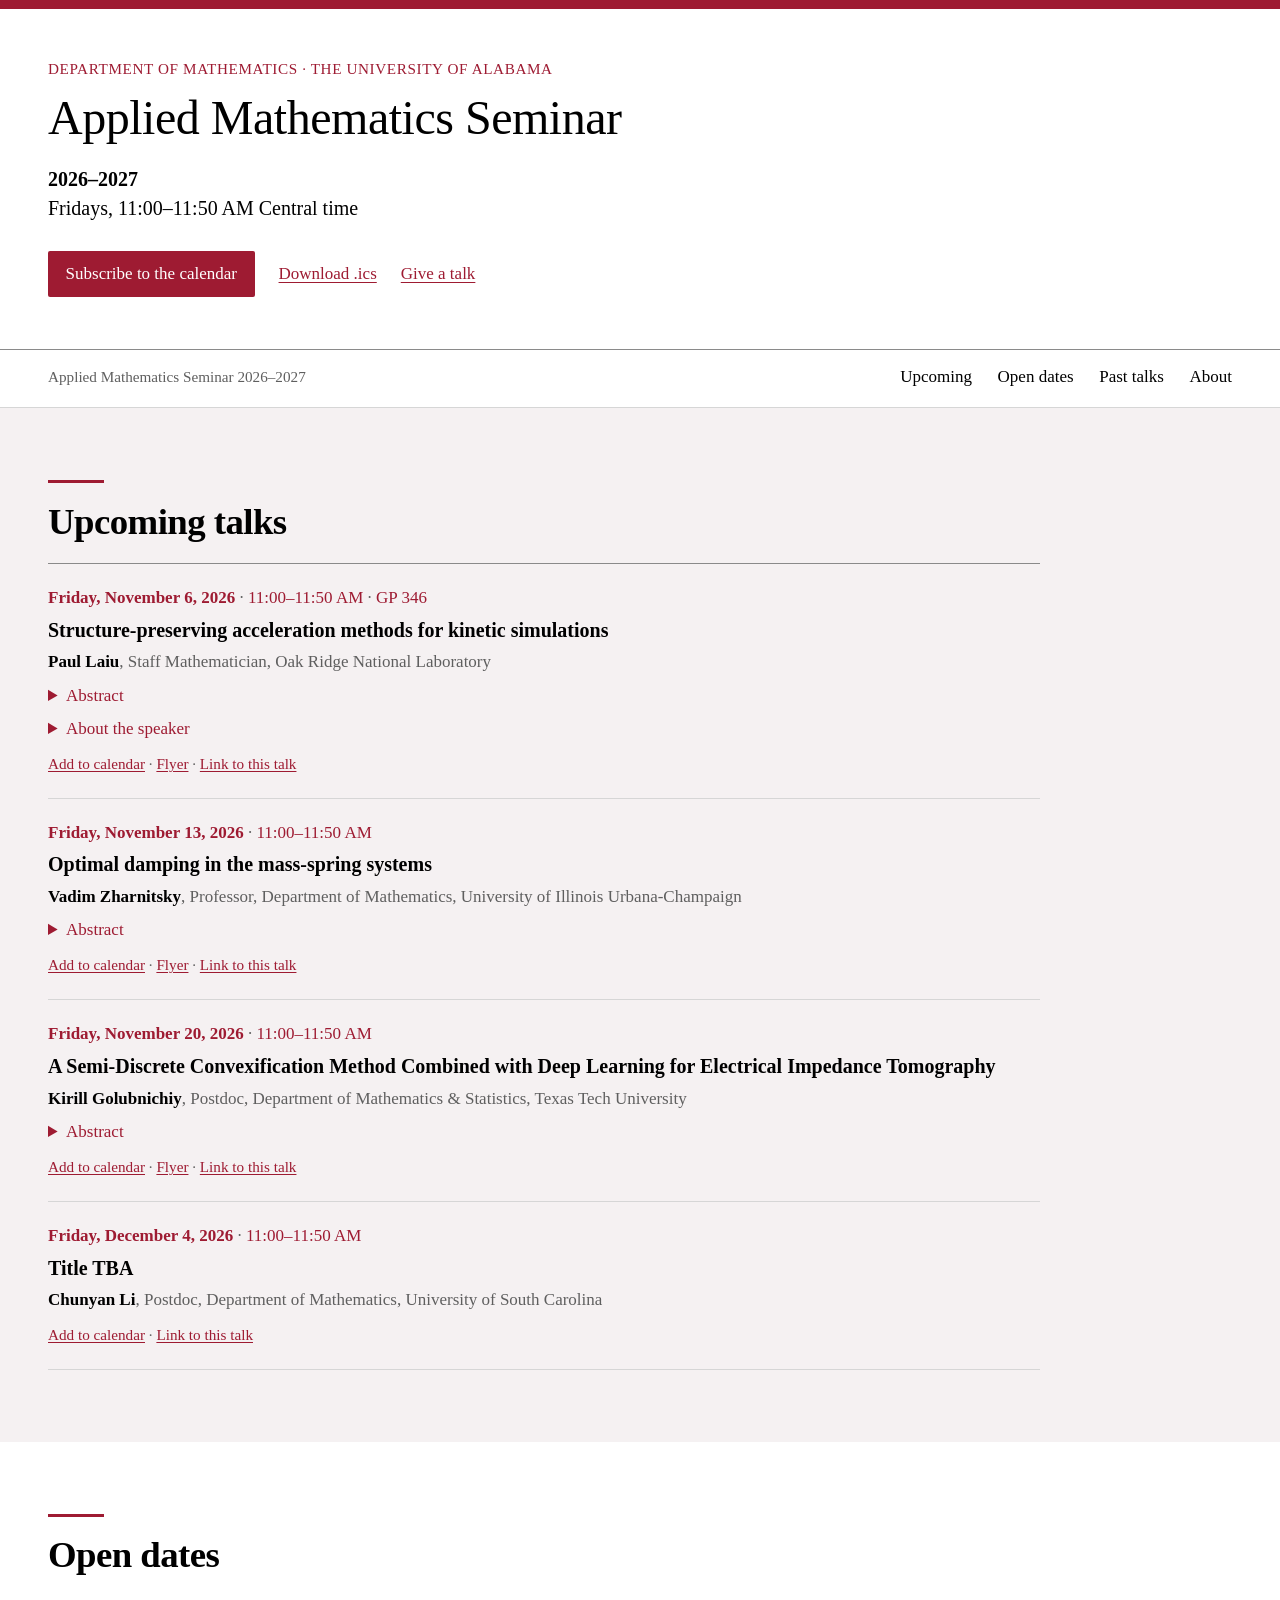
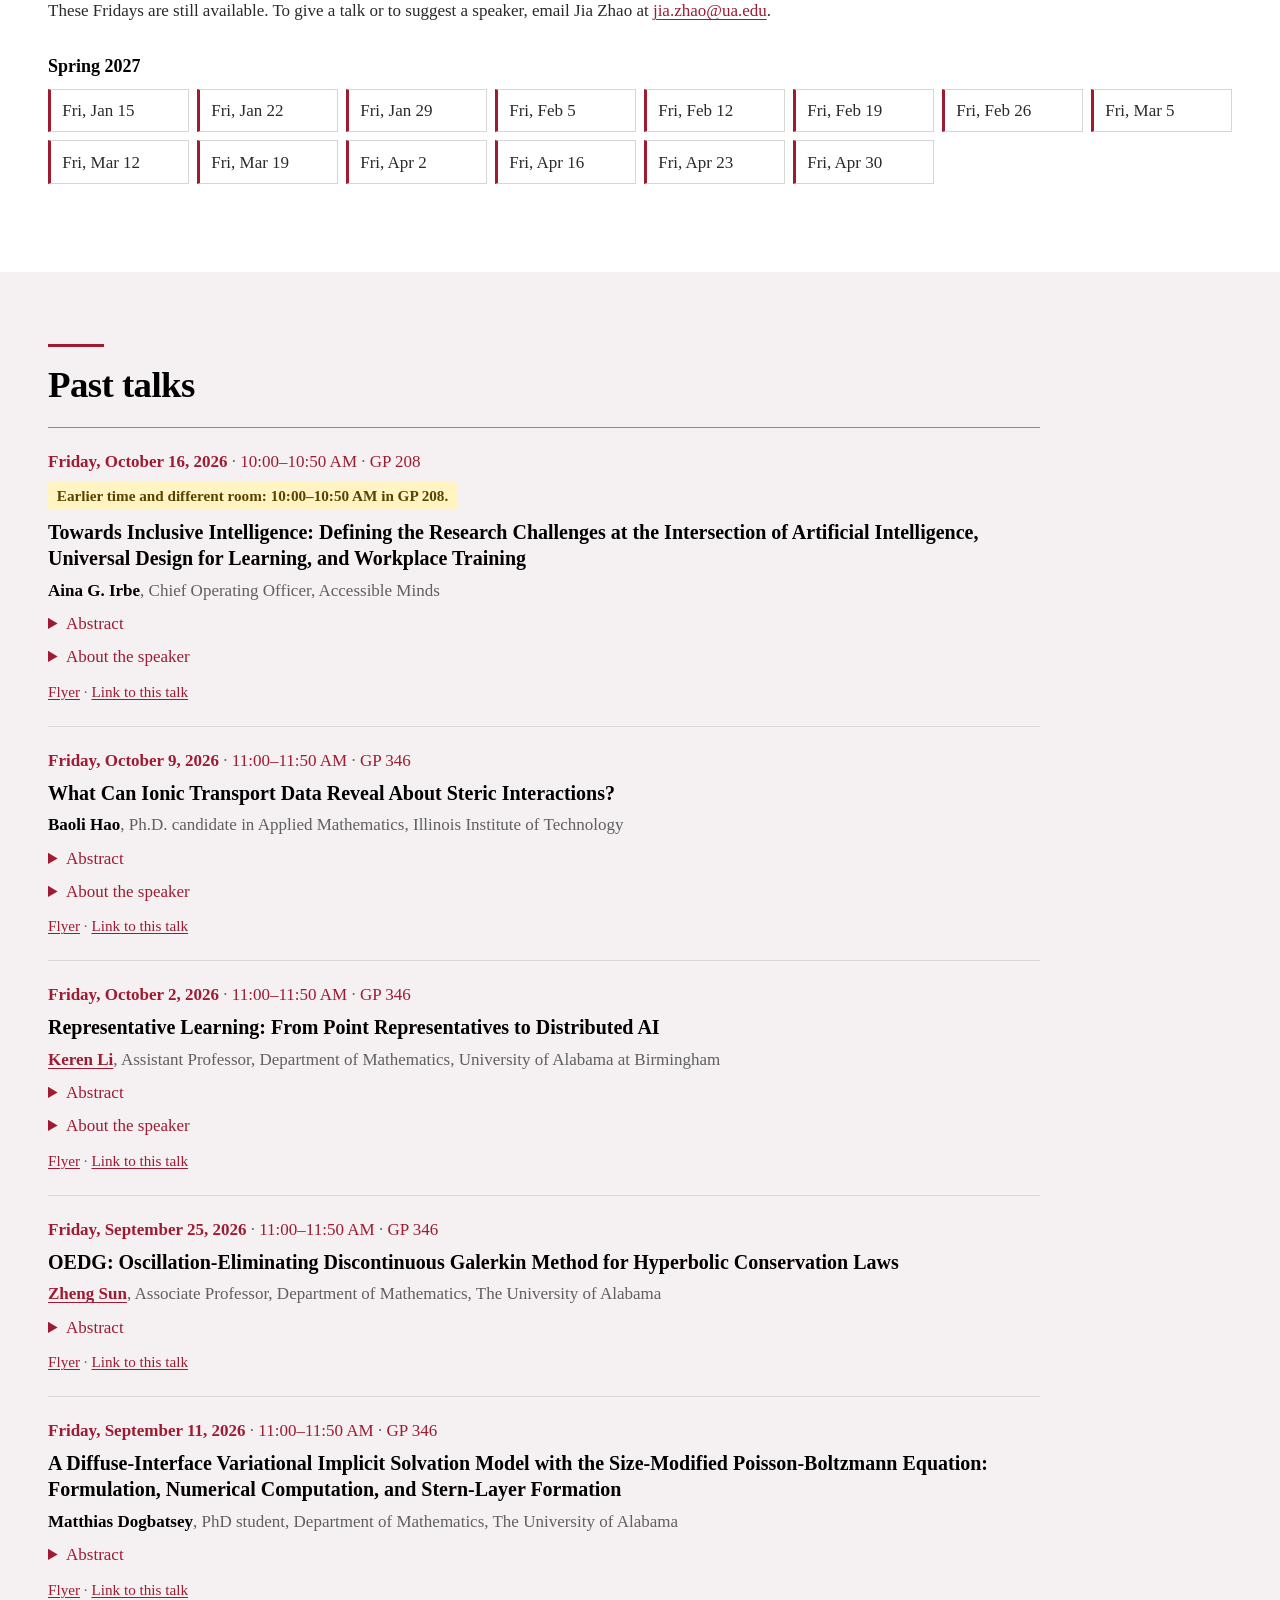
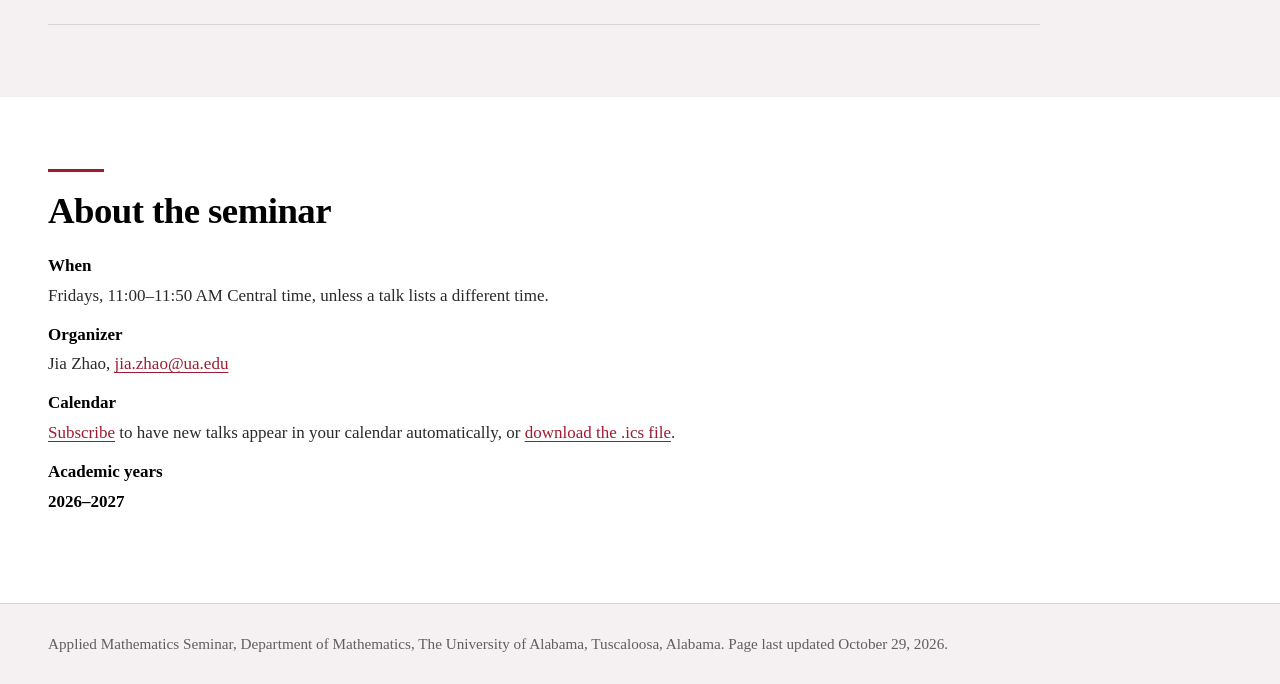
==== index.html @ 8904eb74 "Paul Laiu (Nov 6): title, abstract, bio, room GP 346 Rebuilt as of 2026-10-29: Oct 9 and Oct 16 move" ====
<!DOCTYPE html>
<html lang="en">
<head>
<meta charset="utf-8">
<meta name="viewport" content="width=device-width, initial-scale=1">
<title>Applied Mathematics Seminar 2026–2027 · The University of Alabama</title>
<meta name="description" content="Applied Mathematics Seminar, The University of Alabama · Department of Mathematics: schedule, abstracts and open dates for 2026–2027.">
<link rel="stylesheet" href="style.css">
<link rel="alternate" type="text/calendar" title="Seminar calendar" href="seminar.ics">
<!-- Generated by build.py from talks.toml. Edit talks.toml, not this file. -->
</head>
<body>
<header class="masthead" id="top">
<div class="wrap">
<p class="kicker">Department of Mathematics · The University of Alabama</p>
<h1>Applied Mathematics Seminar</h1>
<p class="when-where"><span class="date">2026–2027</span><span>Fridays, 11:00–11:50 AM Central time</span></p>
<ul class="actions"><li><a class="primary" href="webcal://jiazhaomath.github.io/seminar/seminar.ics">Subscribe to the calendar</a></li><li><a href="seminar.ics">Download .ics</a></li><li><a href="#open">Give a talk</a></li></ul>
</div>
</header>

<nav class="toc" aria-label="On this page">
<div class="wrap">
<a class="toc-home" href="#top">Applied Mathematics Seminar 2026–2027</a>
<ul><li><a href="#upcoming">Upcoming</a></li><li><a href="#open">Open dates</a></li><li><a href="#past">Past talks</a></li><li><a href="#about">About</a></li></ul>
</div>
</nav>

<section id="upcoming" class="band band--tint">
<div class="wrap">
<h2>Upcoming talks</h2>
<article class="talk" id="2026-11-06">
<p class="talk-when"><time datetime="2026-11-06T11:00-06:00">Friday, November 6, 2026</time><span class="sep"> · </span>11:00–11:50 AM<span class="sep"> · </span>GP 346</p>
<h3 class="talk-title">Structure-preserving acceleration methods for kinetic simulations</h3>
<p class="talk-speaker"><span class="name">Paul Laiu</span><span class="aff">Staff Mathematician, Oak Ridge National Laboratory</span></p>
<details><summary>Abstract</summary>
<p>Kinetic equations model physical phenomena across neutron transport, plasmas, and radiative transfer. However, large-scale kinetic simulations are bottlenecked by severe memory and computational costs due to their high dimensionality. In this talk, we will discuss two different acceleration strategies that substantially reduce these costs while preserving important structural properties. First, we introduce a new entropy-based moment closure for moment systems derived from kinetic equations. This new closure bypasses expensive optimization in traditional entropy-based closures via a convex neural network approximation of the entropy function. This approach enables efficient, high-order moment simulations while guaranteeing provable physical properties such as entropy dissipation and hyperbolicity. Second, we combine a high-order/low-order (HOLO) method with a micro-macro (MM) decomposition to accelerate iterative solvers in implicit time-stepping schemes for the Bhatnagar-Gross-Krook (BGK) model. The HOLO method improves convergence by incorporating source-term estimates from a coupled low-order model, whereas the MM decomposition reduces the memory cost at the fluid limit. Numerical experiments confirm that both strategies deliver significant savings in memory and computation over traditional methods.</p>
</details>
<details><summary>About the speaker</summary>
<p>Paul Laiu is a Staff Mathematician in the Multiscale Methods and Dynamics Group at Oak Ridge National Laboratory. He received his Ph.D. degree in Electrical and Computer Engineering from University of Maryland College Park in 2016. Paul’s research interest includes surrogate modeling, iterative solvers, and numerical schemes for various partial differential equations in kinetic theory. His work focuses on the design, development, and analysis of mathematical tools that accelerate the simulation and learning of multiscale systems, with applications in astrophysics, computational fluid dynamics, nuclear fusion, and rarefied gas.</p>
</details>
<p class="talk-links"><a href="ics/2026-11-06.ics">Add to calendar</a><span class="sep"> · </span><a href="flyers/2026-11-06.html">Flyer</a><span class="sep"> · </span><a href="2026-2027.html#2026-11-06">Link to this talk</a></p>
</article>
<article class="talk" id="2026-11-13">
<p class="talk-when"><time datetime="2026-11-13T11:00-06:00">Friday, November 13, 2026</time><span class="sep"> · </span>11:00–11:50 AM</p>
<h3 class="talk-title">Optimal damping in the mass-spring systems</h3>
<p class="talk-speaker"><span class="name">Vadim Zharnitsky</span><span class="aff">Professor, Department of Mathematics, University of Illinois Urbana-Champaign</span></p>
<details><summary>Abstract</summary>
<p>It is a well-known textbook example in classical mechanics that a single-degree-of-freedom mass-spring harmonic oscillator achieves its fastest exponential decay when the damping is critical. We study the analogous problem of designing optimal damping for a system of several coupled linear oscillators. Using the Weyl–Horn theorem, we construct an explicit damping matrix that theoretically realizes the best possible exponential decay rate of the system, which turns out to be the geometric mean of the natural frequencies. We show that this damping strategy outperforms the classical Rayleigh (proportional) damping approach. We also characterize the parameter regimes in which the optimal damping matrix necessarily ceases to be positive definite, and discuss the implications of this phenomenon.</p>
<p>This is a joint work with M. Arnold (UT-Dallas, USA) and O. Gendelman (Technion, Israel).</p>
</details>
<p class="talk-links"><a href="ics/2026-11-13.ics">Add to calendar</a><span class="sep"> · </span><a href="flyers/2026-11-13.html">Flyer</a><span class="sep"> · </span><a href="2026-2027.html#2026-11-13">Link to this talk</a></p>
</article>
<article class="talk" id="2026-11-20">
<p class="talk-when"><time datetime="2026-11-20T11:00-06:00">Friday, November 20, 2026</time><span class="sep"> · </span>11:00–11:50 AM</p>
<h3 class="talk-title">A Semi-Discrete Convexification Method Combined with Deep Learning for Electrical Impedance Tomography</h3>
<p class="talk-speaker"><span class="name">Kirill Golubnichiy</span><span class="aff">Postdoc, Department of Mathematics &amp; Statistics, Texas Tech University</span></p>
<details><summary>Abstract</summary>
<p>In this talk, we develop a new semi-discrete version of the Carleman estimate-based convexification method, a globally convergent numerical approach for nonlinear inverse problems. The semi-discrete convexification method is used to generate an accurate starting point for the subsequent deep learning training procedure. An important feature of the continuous convexification method is that its convergence to the true solution does not require the availability of a sufficiently accurate initial guess.</p>
<p>We introduce a new concept of (h)-strong convexity, where (h) denotes the grid step size in the semi-discrete formulation. This property enables us to derive an a priori accuracy estimate for the starting point supplied to the deep learning stage. The proposed approach is applied to the highly nonlinear inverse problem of Electrical Impedance Tomography. Numerical experiments involving complicated conductivity structures demonstrate the accuracy, robustness, and computational feasibility of the combined semi-discrete convexification and deep learning procedure.</p>
</details>
<p class="talk-links"><a href="ics/2026-11-20.ics">Add to calendar</a><span class="sep"> · </span><a href="flyers/2026-11-20.html">Flyer</a><span class="sep"> · </span><a href="2026-2027.html#2026-11-20">Link to this talk</a></p>
</article>
<article class="talk" id="2026-12-04">
<p class="talk-when"><time datetime="2026-12-04T11:00-06:00">Friday, December 4, 2026</time><span class="sep"> · </span>11:00–11:50 AM</p>
<h3 class="talk-title">Title TBA</h3>
<p class="talk-speaker"><span class="name">Chunyan Li</span><span class="aff">Postdoc, Department of Mathematics, University of South Carolina</span></p>
<p class="talk-links"><a href="ics/2026-12-04.ics">Add to calendar</a><span class="sep"> · </span><a href="2026-2027.html#2026-12-04">Link to this talk</a></p>
</article>
</div>
</section>
<section id="open" class="band">
<div class="wrap">
<h2>Open dates</h2>
<p>These Fridays are still available. To give a talk or to suggest a speaker, email Jia Zhao at <a href="mailto:jia.zhao@ua.edu">jia.zhao@ua.edu</a>.</p>
<h3>Spring 2027</h3>
<ul class="open-dates"><li><time datetime="2027-01-15">Fri, Jan 15</time></li><li><time datetime="2027-01-22">Fri, Jan 22</time></li><li><time datetime="2027-01-29">Fri, Jan 29</time></li><li><time datetime="2027-02-05">Fri, Feb 5</time></li><li><time datetime="2027-02-12">Fri, Feb 12</time></li><li><time datetime="2027-02-19">Fri, Feb 19</time></li><li><time datetime="2027-02-26">Fri, Feb 26</time></li><li><time datetime="2027-03-05">Fri, Mar 5</time></li><li><time datetime="2027-03-12">Fri, Mar 12</time></li><li><time datetime="2027-03-19">Fri, Mar 19</time></li><li><time datetime="2027-04-02">Fri, Apr 2</time></li><li><time datetime="2027-04-16">Fri, Apr 16</time></li><li><time datetime="2027-04-23">Fri, Apr 23</time></li><li><time datetime="2027-04-30">Fri, Apr 30</time></li></ul>
</div>
</section>
<section id="past" class="band band--tint">
<div class="wrap">
<h2>Past talks</h2>
<article class="talk" id="2026-10-16">
<p class="talk-when"><time datetime="2026-10-16T10:00-05:00">Friday, October 16, 2026</time><span class="sep"> · </span>10:00–10:50 AM<span class="sep"> · </span>GP 208</p>
<p class="talk-note">Earlier time and different room: 10:00–10:50 AM in GP 208.</p>
<h3 class="talk-title">Towards Inclusive Intelligence: Defining the Research Challenges at the Intersection of Artificial Intelligence, Universal Design for Learning, and Workplace Training</h3>
<p class="talk-speaker"><span class="name">Aina G. Irbe</span><span class="aff">Chief Operating Officer, Accessible Minds</span></p>
<details><summary>Abstract</summary>
<p>Organizations are increasingly using artificial intelligence (AI) to create workplace and academic training. AI can generate content quickly, adapt materials to different learners, and deliver information in text, audio, and video. These features seem to align with Universal Design for Learning (UDL), a framework that supports diverse learners by providing multiple means of engagement, representation, and action and expression. However, being efficient and adaptive is not the same as being inclusive. AI-generated training can still overlook barriers related to disability, accessibility, language, cognition, and knowledge transfer.</p>
<p>This raises three challenges in using AI to develop workplace and academic training: AI is often optimized for goals that don&#x27;t reflect inclusive learning, it can introduce new accessibility barriers or amplify existing ones, and there is no practical, validated way to evaluate training developed with AI. A proposed six-dimension framework based on UDL and the Web Content Accessibility Guidelines (WCAG) offers a way to assess whether AI-developed training is accessible, inclusive, and educationally sound. Three research questions and recommendations for future studies outline the next steps needed to validate it.</p>
</details>
<details><summary>About the speaker</summary>
<p>Dr. Aina G. Irbe is a Global Learning Strategist with a PhD in Instructional Design and Educational Technology. Specializing in digital accessibility, inclusion, and Universal Design for Learning, Dr. Irbe leads transformative digital education initiatives across global enterprises, government, and the social impact sector. A Certified Professional in Accessibility Core Competencies (CPACC) through the International Association of Accessibility Professionals (IAAP), Dr. Irbe currently serves as Chief Operating Officer at Accessible Minds.</p>
<p>Dr. Irbe&#x27;s career spans the public and private sectors, including work at the U.S. Department of State&#x27;s National Foreign Affairs Training Center (NFATC) and consulting for a range of other government agencies and nonprofit organizations. Previous roles include adjunct professor at George Washington University, and Dr. Irbe coauthored a chapter on accessible e-learning in the International Handbook of E-learning.</p>
</details>
<p class="talk-links"><a href="flyers/2026-10-16.html">Flyer</a><span class="sep"> · </span><a href="2026-2027.html#2026-10-16">Link to this talk</a></p>
</article>
<article class="talk" id="2026-10-09">
<p class="talk-when"><time datetime="2026-10-09T11:00-05:00">Friday, October 9, 2026</time><span class="sep"> · </span>11:00–11:50 AM<span class="sep"> · </span>GP 346</p>
<h3 class="talk-title">What Can Ionic Transport Data Reveal About Steric Interactions?</h3>
<p class="talk-speaker"><span class="name">Baoli Hao</span><span class="aff">Ph.D. candidate in Applied Mathematics, Illinois Institute of Technology</span></p>
<details><summary>Abstract</summary>
<p>To what extent can microscopic interactions be inferred from observable dynamics? We investigate this question in ionic transport, where steric interactions may operate at scales beyond experimental resolution. Within a unified energy-dissipation framework, we develop a hierarchy of local, higher-order, and nonlocal constitutive models to investigate what can be learned from dynamical observations. By connecting interaction scales and observational information with identifiability, model stability, and predictive accuracy, we determine the level of constitutive complexity supported by the data. Our study highlights the distinction between recovering microscopic interactions and identifying their observable dynamical effects, providing a general perspective on data-driven coarse-graining and the limits of learning multiscale physics from finite-resolution observations.</p>
</details>
<details><summary>About the speaker</summary>
<p>Baoli Hao is a Ph.D. candidate in Applied Mathematics at the Illinois Institute of Technology, advised by Professor Chun Liu. His research lies at the intersection of inverse problems and scientific machine learning, with a particular focus on learning hidden dynamical mechanisms from incomplete observational data. His work spans interacting particle systems and nonlinear partial differential equations, emphasizing structure-preserving modeling and the mathematical foundations of data-driven inference.</p>
</details>
<p class="talk-links"><a href="flyers/2026-10-09.html">Flyer</a><span class="sep"> · </span><a href="2026-2027.html#2026-10-09">Link to this talk</a></p>
</article>
<article class="talk" id="2026-10-02">
<p class="talk-when"><time datetime="2026-10-02T11:00-05:00">Friday, October 2, 2026</time><span class="sep"> · </span>11:00–11:50 AM<span class="sep"> · </span>GP 346</p>
<h3 class="talk-title">Representative Learning: From Point Representatives to Distributed AI</h3>
<p class="talk-speaker"><span class="name"><a href="https://www.uab.edu/cas/mathematics/people/faculty-directory/keren-li">Keren Li</a></span><span class="aff">Assistant Professor, Department of Mathematics, University of Alabama at Birmingham</span></p>
<details><summary>Abstract</summary>
<p>Distributed machine learning traditionally relies on exchanging gradients, model parameters, or predictions across computing nodes. Such communication can become inefficient and unstable when data are heterogeneous or communication is asynchronous. In this talk, I present Representative Learning (RepL), a framework that replaces model-based communication with the exchange of representative data objects that summarize local statistical information while preserving privacy and interpretability.</p>
<p>I will describe the evolution of RepL from simple point representatives to score-preserving and distribution-valued representations, highlighting recent developments in stability, identifiability, and heterogeneity-aware learning. I will also discuss extensions to collaborative learning, clouded representatives based on lifted empirical risk, and distributed AI systems that communicate information at the data level rather than the model level. The talk concludes with current challenges and future directions toward a unified framework for distributed AI under heterogeneity and communication constraints.</p>
</details>
<details><summary>About the speaker</summary>
<p>Keren Li is a tenure-track Assistant Professor in the Department of Mathematics at the University of Alabama at Birmingham. He earned his Ph.D. from the University of Illinois Chicago and completed postdoctoral training at Northwestern University. His research centers on distributed machine learning, particularly Representative Learning (RepL), a data-centric framework for decentralized AI that addresses challenges arising from heterogeneity and asynchrony in large-scale distributed environments.</p>
</details>
<p class="talk-links"><a href="flyers/2026-10-02.html">Flyer</a><span class="sep"> · </span><a href="2026-2027.html#2026-10-02">Link to this talk</a></p>
</article>
<article class="talk" id="2026-09-25">
<p class="talk-when"><time datetime="2026-09-25T11:00-05:00">Friday, September 25, 2026</time><span class="sep"> · </span>11:00–11:50 AM<span class="sep"> · </span>GP 346</p>
<h3 class="talk-title">OEDG: Oscillation-Eliminating Discontinuous Galerkin Method for Hyperbolic Conservation Laws</h3>
<p class="talk-speaker"><span class="name"><a href="https://sites.ua.edu/zsun/">Zheng Sun</a></span><span class="aff">Associate Professor, Department of Mathematics, The University of Alabama</span></p>
<details><summary>Abstract</summary>
<p>Controlling spurious oscillations is crucial for designing reliable numerical schemes for hyperbolic conservation laws. In this talk, we propose a novel, robust, and efficient oscillation-eliminating discontinuous Galerkin (OEDG) method on general meshes, motivated by the damping technique in [Lu, Liu, and Shu, SIAM J. Numer. Anal., 59:1299–1324, 2021]. The OEDG method incorporates an OE procedure after each Runge–Kutta stage, and it is devised by alternately evolving the conventional semidiscrete DG scheme and a damping equation. A novel damping operator is designed to possess both scale-invariant and evolution-invariant properties. We rigorously prove optimal error estimates of the fully discrete OEDG method for smooth solutions of linear scalar conservation laws. The OEDG method exhibits many notable advantages. It effectively eliminates spurious oscillations for problems spanning various scales and wave speeds without problem-specific parameters. Furthermore, it retains the key properties of the conventional DG method, such as conservation, optimal convergence rates, and superconvergence. Moreover, the OEDG method maintains stability under the normal CFL condition, even in the presence of strong shocks associated with highly stiff damping terms. The OE procedure is non-intrusive, facilitating seamless integration into existing DG codes as an independent module. Extensive numerical results confirm the analysis and validate the effectiveness of the OEDG method.</p>
</details>
<p class="talk-links"><a href="flyers/2026-09-25.html">Flyer</a><span class="sep"> · </span><a href="2026-2027.html#2026-09-25">Link to this talk</a></p>
</article>
<article class="talk" id="2026-09-11">
<p class="talk-when"><time datetime="2026-09-11T11:00-05:00">Friday, September 11, 2026</time><span class="sep"> · </span>11:00–11:50 AM<span class="sep"> · </span>GP 346</p>
<h3 class="talk-title">A Diffuse-Interface Variational Implicit Solvation Model with the Size-Modified Poisson-Boltzmann Equation: Formulation, Numerical Computation, and Stern-Layer Formation</h3>
<p class="talk-speaker"><span class="name">Matthias Dogbatsey</span><span class="aff">PhD student, Department of Mathematics, The University of Alabama</span></p>
<details><summary>Abstract</summary>
<p>Diffuse-interface variational implicit solvation models (VISMs) enable efficient computation of ensemble average solvation energies without costly molecular dynamics sampling. However, the underlying coupled nonlinear PDEs remain computationally demanding, and the classical Poisson–Boltzmann model neglects finite ion size, predicting unphysically high concentrations near molecular surfaces. We present the first numerical realization of the diffuse-interface VISM, developed to date only analytically, and the first to incorporate steric effects via the fully nonlinear size-modified Poisson–Boltzmann (SMPB) equation, coupled to a <i>p</i>-Laplace equation that determines the solute-solvent interface variationally rather than prescribing it. Our solver combines an alternating direction implicit scheme with an inexact Newton–Krylov method, stabilized by a coupling relaxation strategy. We validate against manufactured solutions and biomolecular benchmarks, and show that both steric ion effects and short-range Lennard-Jones repulsion are required for a Stern layer to emerge.</p>
</details>
<p class="talk-links"><a href="flyers/2026-09-11.html">Flyer</a><span class="sep"> · </span><a href="2026-2027.html#2026-09-11">Link to this talk</a></p>
</article>
</div>
</section>
<section id="about" class="band">
<div class="wrap">
<h2>About the seminar</h2>
<dl>
<dt>When</dt><dd>Fridays, 11:00–11:50 AM Central time, unless a talk lists a different time.</dd>
<dt>Organizer</dt><dd>Jia Zhao, <a href="mailto:jia.zhao@ua.edu">jia.zhao@ua.edu</a></dd>
<dt>Calendar</dt><dd><a href="webcal://jiazhaomath.github.io/seminar/seminar.ics">Subscribe</a> to have new talks appear in your calendar automatically, or <a href="seminar.ics">download the .ics file</a>.</dd>
<dt>Academic years</dt><dd><ul class="years"><li><span aria-current="page">2026–2027</span></li></ul></dd>
</dl>
</div>
</section>

<footer class="band--tint">
<div class="wrap">
<p>Applied Mathematics Seminar, Department of Mathematics, The University of Alabama, Tuscaloosa, Alabama. Page last updated October 29, 2026.</p>
</div>
</footer>
</body>
</html>
---- style.css ----
/* Applied Mathematics Seminar, The University of Alabama
   Hand-written stylesheet, adapted from the UASAM 2026 meeting site
   (github.com/JiaZhaoMath/UASAM2026) so the two sites look alike.
   No frameworks, no external fonts or scripts.

   Page structure: each top-level block (masthead, nav, section, footer) is a
   full-bleed "band" that carries the background; an inner .wrap holds the
   measure. Sections alternate paper / tint and each opens with a crimson rule,
   so every section reads as its own block. */

:root {
  --crimson: #9e1b32;          /* UA crimson */
  --crimson-deep: #7a1427;
  --crimson-wash: #eddfe3;     /* shading for breaks in the schedule */
  --on-crimson: #ffffff;       /* text on a crimson button: 7.9:1, hover 10.7:1 */
  --paper: #ffffff;
  --band: #f5f1f2;             /* alternating section background */
  --ink: #000000;
  --ink-body: #2a2a2a;
  --ink-muted: #5f5f5f;
  --rule: #d6d6d6;
  --rule-strong: #8a8a8a;
  --tbd-bg: #fff4c2;
  --tbd-ink: #5a4300;
  --sticky-shadow: 0 1px 0 rgba(0, 0, 0, 0.09), 0 6px 14px rgba(0, 0, 0, 0.07);
  --measure: 62rem;
  --measure-wide: 78rem;
  --nav-height: 4.5rem;
}

@media (prefers-color-scheme: dark) {
  :root {
    --crimson: #e2647b;
    --crimson-deep: #f08ea0;
    --crimson-wash: #3d1922;
    --on-crimson: #161616;     /* dark text on the light dark-mode pink: 5.5:1, hover 7.8:1 */
    --paper: #161616;
    --band: #1e1a1c;
    --ink: #ffffff;
    --ink-body: #dcdcdc;
    --ink-muted: #a3a3a3;
    --rule: #3a3a3a;
    --rule-strong: #7a7a7a;
    --tbd-bg: #4a3a00;
    --tbd-ink: #ffe9a3;
    --sticky-shadow: 0 1px 0 rgba(0, 0, 0, 0.6), 0 6px 14px rgba(0, 0, 0, 0.5);
  }
}

* { box-sizing: border-box; }

html { color-scheme: light dark; }

body {
  margin: 0;
  background: var(--paper);
  color: var(--ink-body);
  font-family: "Iowan Old Style", "Palatino Linotype", "Book Antiqua", Palatino, Georgia, "Times New Roman", serif;
  font-size: 1.0625rem;
  line-height: 1.6;
  border-top: 0.6rem solid var(--crimson);
}

a {
  color: var(--crimson);
  text-decoration-thickness: 1px;
  text-underline-offset: 0.15em;
}
a:hover { color: var(--crimson-deep); }
a:focus-visible,
summary:focus-visible {
  outline: 3px solid var(--crimson);
  outline-offset: 3px;
}

/* Keep anything scrolled to by a link or by keyboard focus clear of the
   pinned navigation bar. */
:is(a, summary, [tabindex]) { scroll-margin-top: calc(var(--nav-height) + 1rem); }

/* Bands and the measure inside them */

.wrap {
  max-width: var(--measure-wide);
  margin: 0 auto;
  padding-left: 2rem;
  padding-right: 2rem;
}

.band { padding: 4.5rem 0; }
.band--tint { background: var(--band); }

@media (max-width: 34rem) {
  .wrap { padding-left: 1.25rem; padding-right: 1.25rem; }
  .band { padding: 3rem 0; }
}

/* Masthead */

.masthead { padding: 3rem 0 3.25rem; }

.masthead h1 {
  margin: 0;
  color: var(--ink);
  font-weight: 400;
  font-size: clamp(1.9rem, 4.6vw, 3rem);
  line-height: 1.12;
  letter-spacing: -0.01em;
  text-wrap: balance;
}

.masthead .when-where {
  margin: 1.25rem 0 0;
  font-size: 1.25rem;
  line-height: 1.45;
  color: var(--ink);
}
.masthead .when-where span { display: block; }
.masthead .when-where .date { font-weight: 700; }

.masthead .tentative {
  margin: 1rem 0 0;
  color: var(--ink-muted);
  max-width: var(--measure);
}

.actions {
  margin: 1.75rem 0 0;
  padding: 0;
  list-style: none;
  display: flex;
  flex-wrap: wrap;
  gap: 0.75rem 1.5rem;
}
.actions a.primary {
  display: inline-block;
  background: var(--crimson);
  color: var(--on-crimson);
  padding: 0.6rem 1.1rem;
  text-decoration: none;
  border-radius: 2px;
}
.actions a.primary:hover { background: var(--crimson-deep); color: var(--on-crimson); }
.actions li { display: flex; align-items: center; }

/* In-page navigation, pinned to the top while scrolling */

.toc {
  position: sticky;
  top: 0;
  z-index: 10;
  margin: 0;
  padding: 0.8rem 0;
  background: var(--paper);
  border-top: 1px solid var(--rule-strong);
  border-bottom: 1px solid var(--rule);
}
.toc.is-stuck {
  border-top-color: transparent;
  box-shadow: var(--sticky-shadow);
}
.toc .wrap {
  display: flex;
  flex-wrap: wrap;
  align-items: baseline;
  gap: 0.4rem 2rem;
}
.toc-home {
  color: var(--ink-muted);
  font-size: 0.95rem;
  text-decoration: none;
}
.toc-home:hover { color: var(--crimson); text-decoration: underline; }
@media (max-width: 48rem) { .toc-home { display: none; } }

.toc ul {
  margin: 0 0 0 auto;
  padding: 0;
  list-style: none;
  display: flex;
  flex-wrap: wrap;
  gap: 0.3rem 1.6rem;
}
.toc a:not(.toc-home) {
  display: inline-block;
  color: var(--ink);
  text-decoration: none;
  padding-bottom: 0.15rem;
  border-bottom: 2px solid transparent;
}
.toc a:not(.toc-home):hover {
  color: var(--crimson);
  border-bottom-color: var(--rule-strong);
}
.toc a.is-current {
  color: var(--crimson);
  font-weight: 700;
  border-bottom-color: var(--crimson);
}

/* Keep the pinned bar to a single row on a phone: it stays on screen the whole
   time, so it must not eat the viewport. The site has no JavaScript, so
   --nav-height is a fixed estimate of the bar's height at this width. */
@media (max-width: 34rem) {
  :root { --nav-height: 6.5rem; }
  .toc { padding: 0.6rem 0; }
  .toc ul { gap: 0.25rem 1rem; font-size: 0.95rem; }
}

/* Sections */

section { scroll-margin-top: var(--nav-height); }

h2 {
  margin: 0 0 1.25rem;
  color: var(--ink);
  font-weight: 700;
  font-size: clamp(1.8rem, 3vw, 2.3rem);
  line-height: 1.15;
  letter-spacing: -0.015em;
}
section h2::before {
  content: "";
  display: block;
  width: 3.5rem;
  height: 3px;
  margin-bottom: 1.1rem;
  background: var(--crimson);
}

h3 {
  margin: 1.75rem 0 0.5rem;
  color: var(--ink);
  font-weight: 700;
  font-size: 1.125rem;
}

p, ul, ol, dl { max-width: var(--measure); }
p { margin: 0 0 1rem; }

/* Masthead additions */

.masthead .kicker {
  margin: 0 0 0.6rem;
  color: var(--crimson);
  font-size: 0.95rem;
  letter-spacing: 0.04em;
  text-transform: uppercase;
}

/* Talk cards */

.talk {
  max-width: var(--measure);
  padding: 1.25rem 0 1.35rem;
  border-bottom: 1px solid var(--rule);
  scroll-margin-top: calc(var(--nav-height) + 1rem);
}
.talk:first-of-type { border-top: 1px solid var(--rule-strong); }
.talk:target {
  background: var(--crimson-wash);
  box-shadow: -1rem 0 0 var(--crimson-wash), 1rem 0 0 var(--crimson-wash);
}

.talk-when {
  margin: 0 0 0.35rem;
  color: var(--crimson);
  font-variant-numeric: tabular-nums;
}
.talk-when time { font-weight: 700; }
.sep { color: var(--ink-muted); }

.talk-note {
  display: inline-block;
  margin: 0.1rem 0 0.6rem;
  padding: 0.1rem 0.55rem;
  background: var(--tbd-bg);
  color: var(--tbd-ink);
  border-radius: 2px;
  font-weight: 700;
  font-size: 0.95rem;
}

.talk-title {
  margin: 0 0 0.35rem;
  font-size: 1.25rem;
  line-height: 1.3;
  text-wrap: pretty;
}

.talk-speaker { margin: 0 0 0.4rem; }
.talk-speaker .name { color: var(--ink); font-weight: 700; }
.talk-speaker .name + .aff::before { content: ", "; }
.talk-speaker .aff { color: var(--ink-muted); }

.talk-reserved {
  margin: 0;
  color: var(--ink-muted);
  font-style: italic;
}

.talk details { margin: 0.35rem 0 0; }
.talk summary {
  cursor: pointer;
  color: var(--crimson);
  width: max-content;
  max-width: 100%;
}
.talk summary:hover { color: var(--crimson-deep); text-decoration: underline; }
.talk details p { margin: 0.5rem 0 0; }
.talk details[open] { padding-bottom: 0.4rem; }

.talk-links {
  margin: 0.6rem 0 0;
  font-size: 0.95rem;
}

/* Open dates */

.open-dates {
  list-style: none;
  padding: 0;
  margin: 0 0 1rem;
  max-width: none;
  display: grid;
  grid-template-columns: repeat(auto-fill, minmax(8.5rem, 1fr));
  gap: 0.5rem;
}
.open-dates li {
  padding: 0.45rem 0.7rem;
  background: var(--paper);
  border: 1px solid var(--rule);
  border-left: 3px solid var(--crimson);
  font-variant-numeric: tabular-nums;
}
.band--tint .open-dates li { background: var(--paper); }

/* About */

dl { margin: 0 0 1rem; }
dt { font-weight: 700; color: var(--ink); margin-top: 0.75rem; }
dd { margin: 0.15rem 0 0; }

.years {
  list-style: none;
  padding: 0;
  margin: 0;
  display: flex;
  flex-wrap: wrap;
  gap: 0.25rem 1.25rem;
}
.years [aria-current] { font-weight: 700; color: var(--ink); }

footer {
  padding: 1.75rem 0;
  border-top: 1px solid var(--rule);
  color: var(--ink-muted);
  font-size: 0.95rem;
}
footer p { margin: 0; }

@media (prefers-reduced-motion: no-preference) {
  html { scroll-behavior: smooth; }
}

@media print {
  body { border-top: none; color: #000; }
  .actions, .toc, .talk-links { display: none; }
  a { color: #000; text-decoration: none; }
  .band { padding: 1.25rem 0; }
  .band--tint, .talk:target { background: none; box-shadow: none; }
  section h2::before { background: #000; }
  .talk { break-inside: avoid; }
}

/* Flyer pages (flyers/<date>.html): one talk, one printed page */

body.flyer { border-top: none; background: var(--band); }

.flyer-back {
  max-width: 8.5in;
  margin: 1rem auto 0;
  padding: 0 1rem;
  font-size: 0.95rem;
  color: var(--ink-muted);
}

.flyer-page {
  box-sizing: border-box;
  max-width: 8.5in;
  min-height: 11in;
  margin: 1rem auto 2rem;
  padding: 0.7in 0.75in 0.6in;
  background: var(--paper);
  border-top: 0.45in solid var(--crimson);
  box-shadow: 0 1px 3px rgba(0, 0, 0, 0.12);
  display: flex;
  flex-direction: column;
}

.flyer-head { margin-bottom: 1.4rem; }
.flyer-series {
  margin: 0;
  color: var(--crimson);
  font-size: 1.9rem;
  font-weight: 700;
  line-height: 1.1;
}
.flyer-dept { margin: 0.2rem 0 0; color: var(--ink-muted); }

.flyer-when {
  margin: 0 0 1.25rem;
  padding: 0.6rem 0;
  border-top: 1px solid var(--rule-strong);
  border-bottom: 1px solid var(--rule-strong);
  color: var(--ink);
  font-size: 1.15rem;
  font-weight: 700;
  display: flex;
  flex-wrap: wrap;
  gap: 0.2rem 1.6rem;
}

.flyer-note {
  margin: -0.5rem 0 1.1rem;
  padding: 0.3rem 0.6rem;
  background: var(--tbd-bg);
  color: var(--tbd-ink);
  font-weight: 700;
}

.flyer-title {
  margin: 0 0 0.9rem;
  color: var(--ink);
  font-size: 2rem;
  line-height: 1.15;
  font-weight: 700;
  text-wrap: balance;
}
.flyer-speaker { margin: 0; color: var(--ink); font-size: 1.35rem; font-weight: 700; }
.flyer-aff { margin: 0.1rem 0 0; color: var(--ink-muted); font-size: 1.05rem; }

.flyer-page section { margin-top: 1.3rem; }
.flyer-page h2 {
  margin: 0 0 0.35rem;
  font-size: 1.05rem;
  letter-spacing: 0.04em;
  text-transform: uppercase;
  color: var(--crimson);
}
.flyer-page section p { margin: 0 0 0.6rem; max-width: none; text-align: justify; hyphens: auto; }

.flyer--dense { font-size: 0.95rem; line-height: 1.45; }
.flyer--dense .flyer-title { font-size: 1.7rem; }
.flyer--compact { font-size: 0.82rem; line-height: 1.34; }
.flyer--compact .flyer-head { margin-bottom: 0.9rem; }
.flyer--compact .flyer-when { font-size: 1.05rem; margin-bottom: 0.9rem; }
.flyer--compact .flyer-title { font-size: 1.45rem; }
.flyer--compact .flyer-speaker { font-size: 1.2rem; }
.flyer--compact section { margin-top: 0.8rem; }
.flyer-page section h2::before { display: none; }

.flyer-foot {
  margin-top: auto;
  padding-top: 1rem;
  border-top: 1px solid var(--rule);
  display: flex;
  flex-wrap: wrap;
  justify-content: space-between;
  gap: 0.25rem 1rem;
  color: var(--ink-muted);
}

@media (max-width: 34rem) {
  .flyer-page { padding: 1.25rem 1rem; min-height: 0; border-top-width: 0.6rem; }
  .flyer-title { font-size: 1.5rem; }
}

@page { size: letter; margin: 0.5in; }

@media print {
  body.flyer { background: #fff; }
  .flyer-back { display: none; }
  .flyer-page {
    max-width: none;
    min-height: 9.85in;
    margin: 0;
    padding: 0;
    padding-top: 0.25in;
    background: #fff;
    box-shadow: none;
    border-top: 0.3in solid #9e1b32;
    -webkit-print-color-adjust: exact;
    print-color-adjust: exact;
  }
  .flyer-series, .flyer-page h2 { color: #9e1b32; }
  .flyer-page, .flyer-title, .flyer-speaker, .flyer-when { color: #000; }
  .flyer-aff, .flyer-dept, .flyer-foot { color: #444; }
  .flyer-note { background: #fff4c2; color: #000; }
}
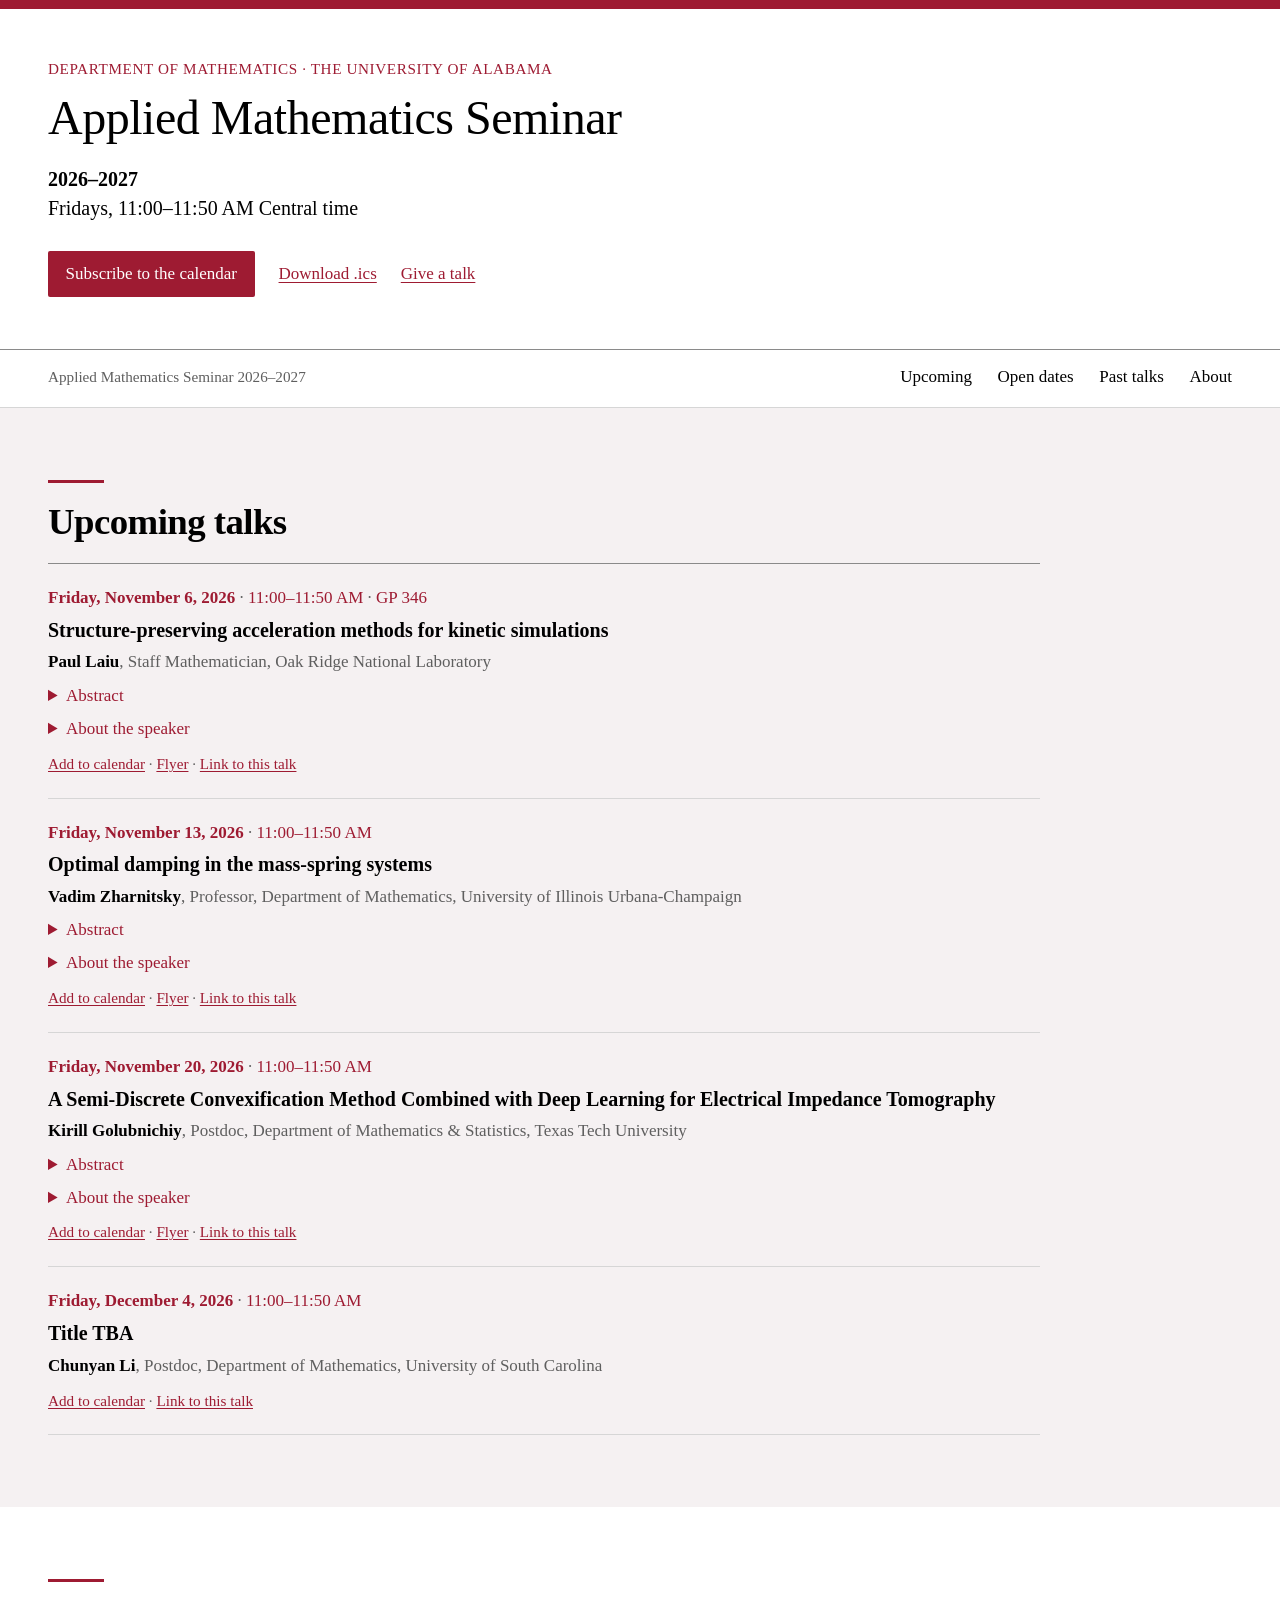
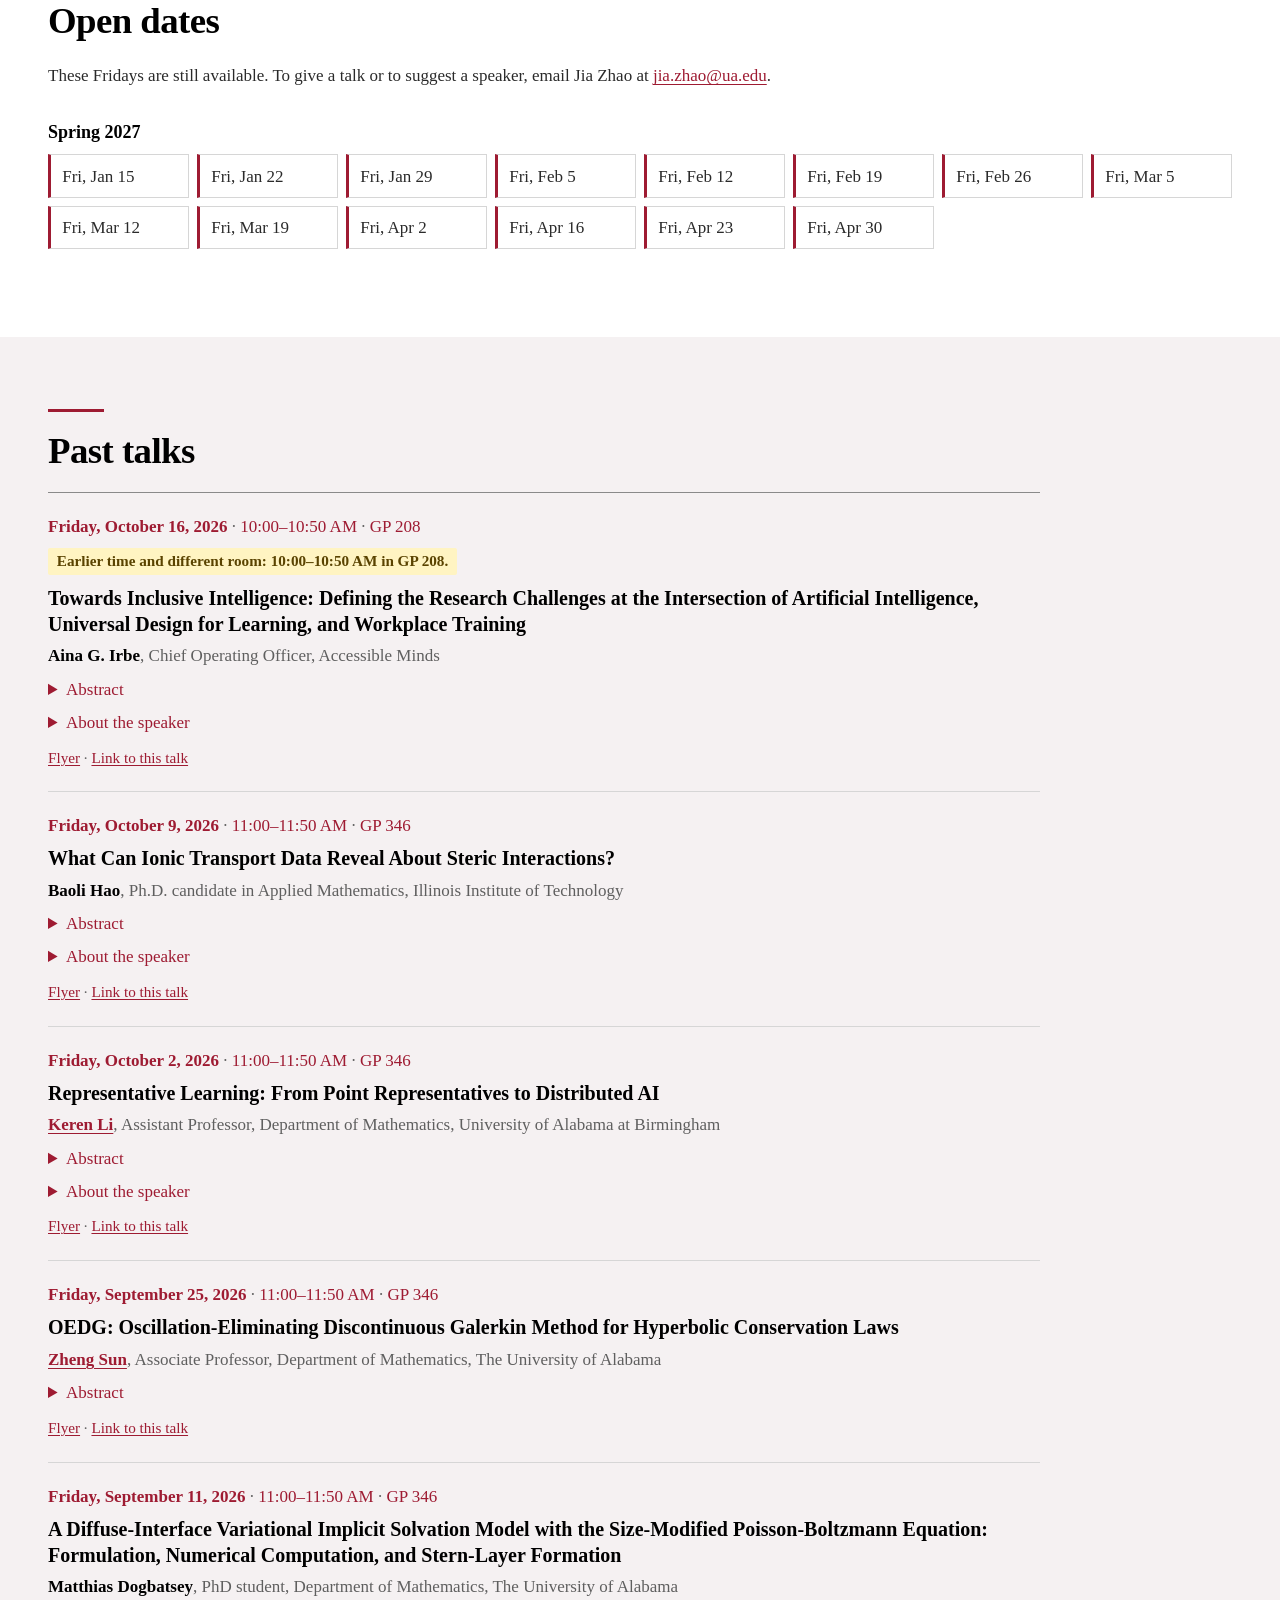
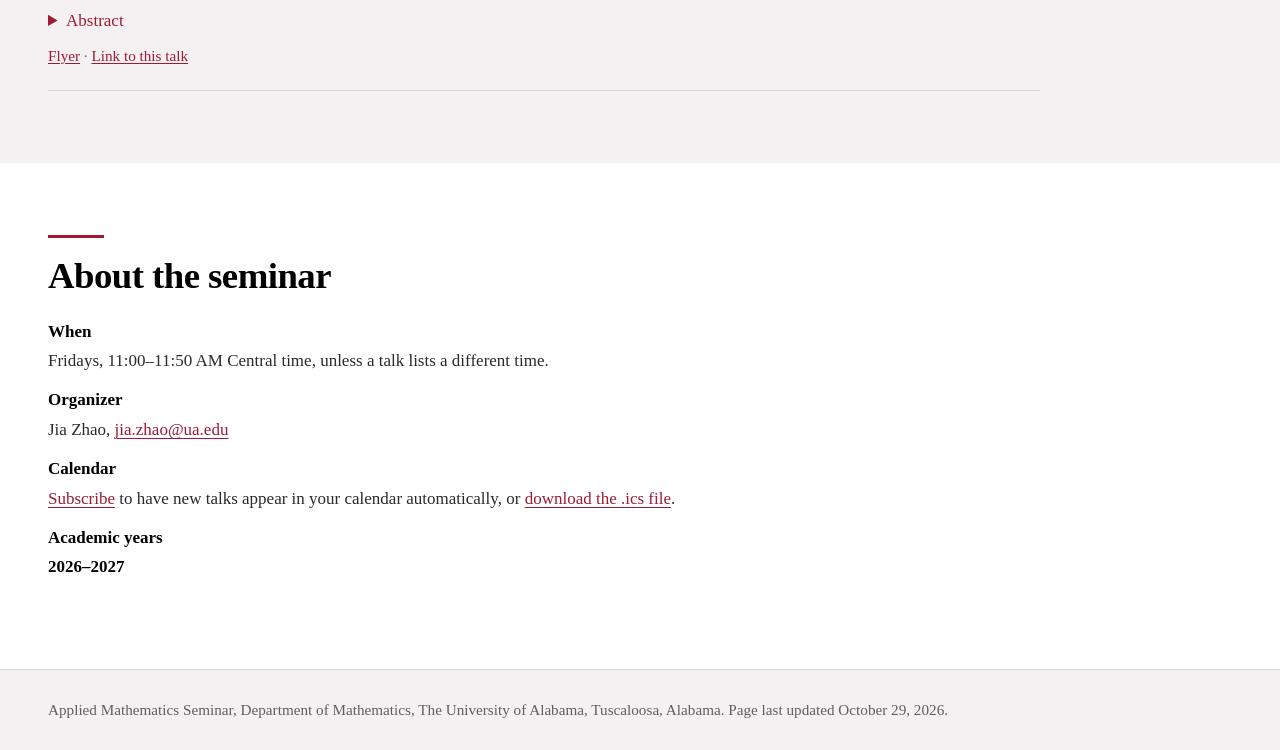
==== commit 213dd2ce: "Speaker bios: Zharnitsky (Nov 13), Golubnichiy (Nov 20) Co-Authored-By: Claude Opus 5.5 <noreply@ant" ====
--- a/index.html
+++ b/index.html
@@ -49,6 +49,9 @@
 <p>It is a well-known textbook example in classical mechanics that a single-degree-of-freedom mass-spring harmonic oscillator achieves its fastest exponential decay when the damping is critical. We study the analogous problem of designing optimal damping for a system of several coupled linear oscillators. Using the Weyl–Horn theorem, we construct an explicit damping matrix that theoretically realizes the best possible exponential decay rate of the system, which turns out to be the geometric mean of the natural frequencies. We show that this damping strategy outperforms the classical Rayleigh (proportional) damping approach. We also characterize the parameter regimes in which the optimal damping matrix necessarily ceases to be positive definite, and discuss the implications of this phenomenon.</p>
 <p>This is a joint work with M. Arnold (UT-Dallas, USA) and O. Gendelman (Technion, Israel).</p>
 </details>
+<details><summary>About the speaker</summary>
+<p>Vadim Zharnitsky is a professor of mathematics at the University of Illinois Urbana-Champaign, where he also holds an appointment in the Coordinated Science Laboratory. He received his Ph.D. in applied mathematics from Rensselaer Polytechnic Institute in 1996. His research focuses on dynamical systems and differential equations, with particular interests in nonlinear waves and Hamiltonian dynamics.</p>
+</details>
 <p class="talk-links"><a href="ics/2026-11-13.ics">Add to calendar</a><span class="sep"> · </span><a href="flyers/2026-11-13.html">Flyer</a><span class="sep"> · </span><a href="2026-2027.html#2026-11-13">Link to this talk</a></p>
 </article>
 <article class="talk" id="2026-11-20">
@@ -58,6 +61,9 @@
 <details><summary>Abstract</summary>
 <p>In this talk, we develop a new semi-discrete version of the Carleman estimate-based convexification method, a globally convergent numerical approach for nonlinear inverse problems. The semi-discrete convexification method is used to generate an accurate starting point for the subsequent deep learning training procedure. An important feature of the continuous convexification method is that its convergence to the true solution does not require the availability of a sufficiently accurate initial guess.</p>
 <p>We introduce a new concept of (h)-strong convexity, where (h) denotes the grid step size in the semi-discrete formulation. This property enables us to derive an a priori accuracy estimate for the starting point supplied to the deep learning stage. The proposed approach is applied to the highly nonlinear inverse problem of Electrical Impedance Tomography. Numerical experiments involving complicated conductivity structures demonstrate the accuracy, robustness, and computational feasibility of the combined semi-discrete convexification and deep learning procedure.</p>
+</details>
+<details><summary>About the speaker</summary>
+<p>Kirill V. Golubnichiy is a postdoctoral scholar in the Department of Mathematics and Statistics at Texas Tech University. He received his Ph.D. from the University of Washington, Seattle, in 2022. His research focuses on inverse and ill-posed problems for partial differential equations, with applications in mathematical finance, imaging, and mathematical physics. He develops analytical and computational methods based on Carleman estimates, convexification, and machine learning, and also studies mean field games.</p>
 </details>
 <p class="talk-links"><a href="ics/2026-11-20.ics">Add to calendar</a><span class="sep"> · </span><a href="flyers/2026-11-20.html">Flyer</a><span class="sep"> · </span><a href="2026-2027.html#2026-11-20">Link to this talk</a></p>
 </article>
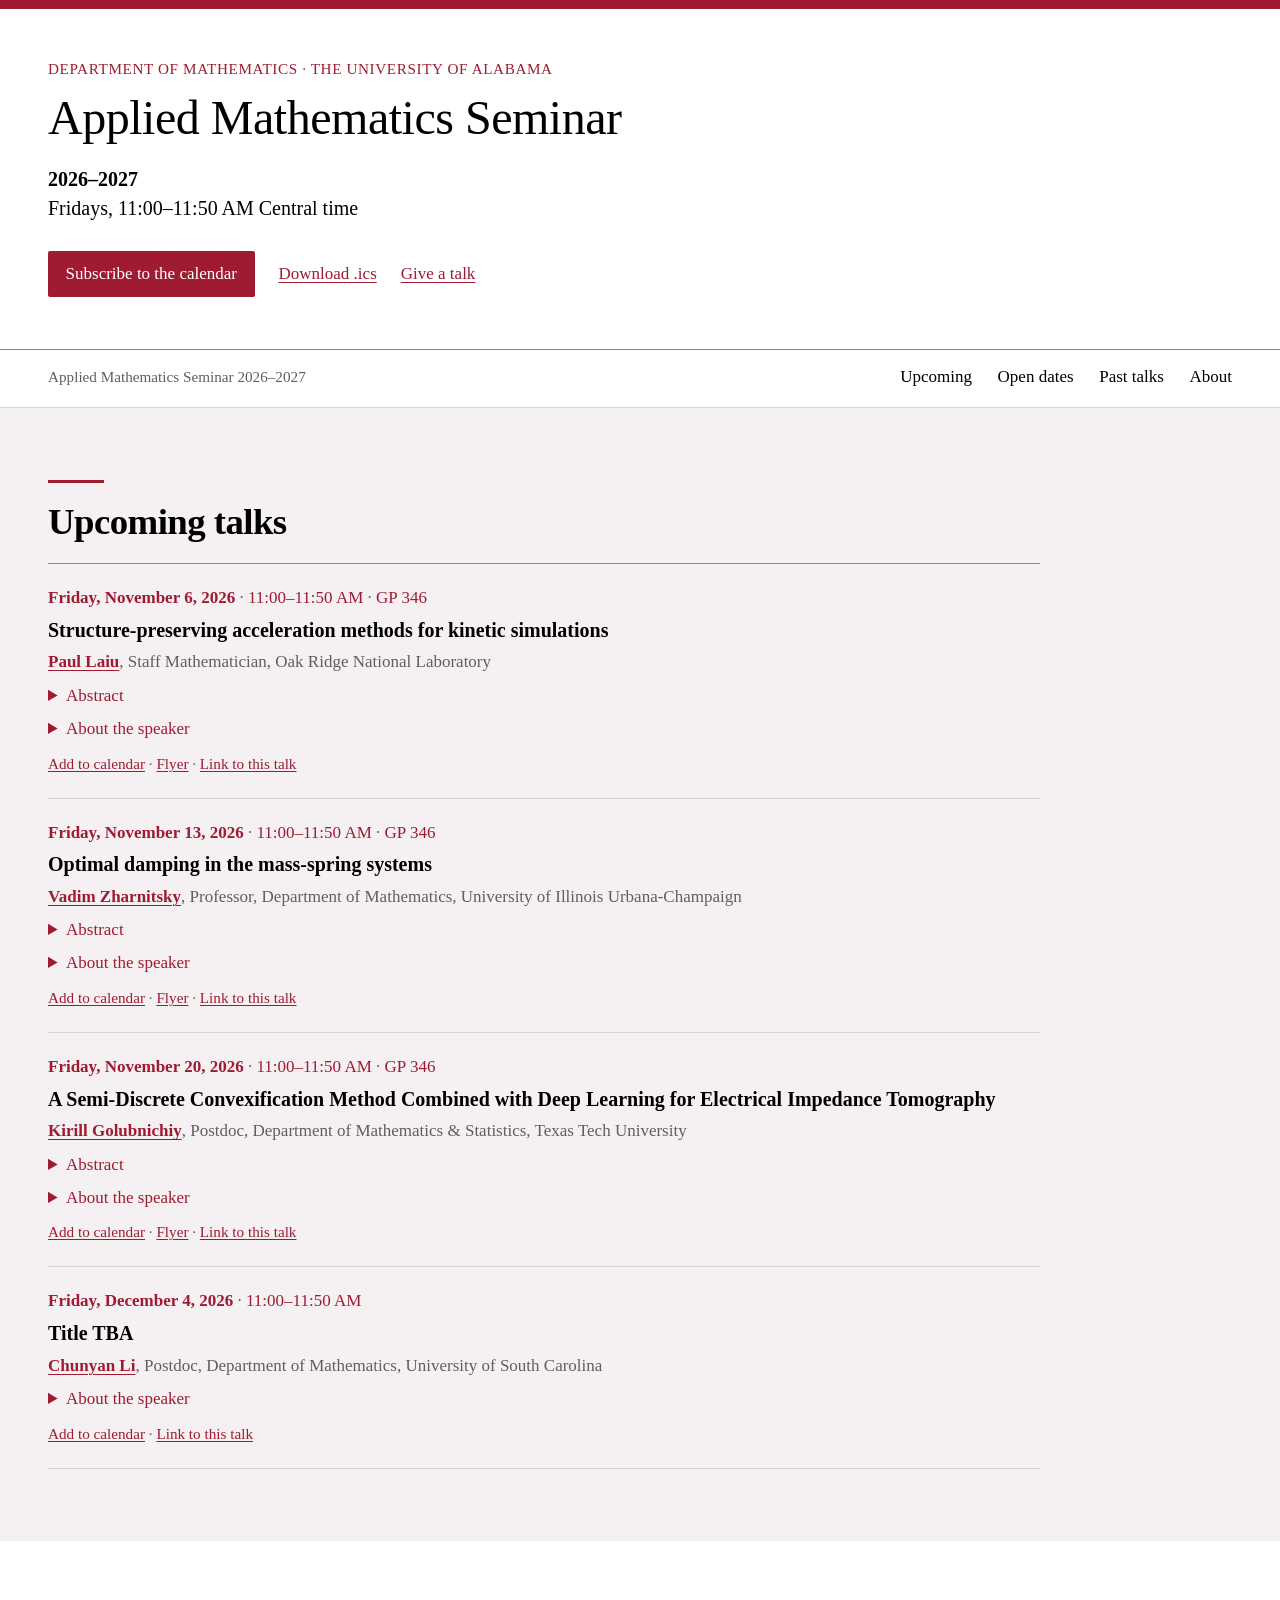
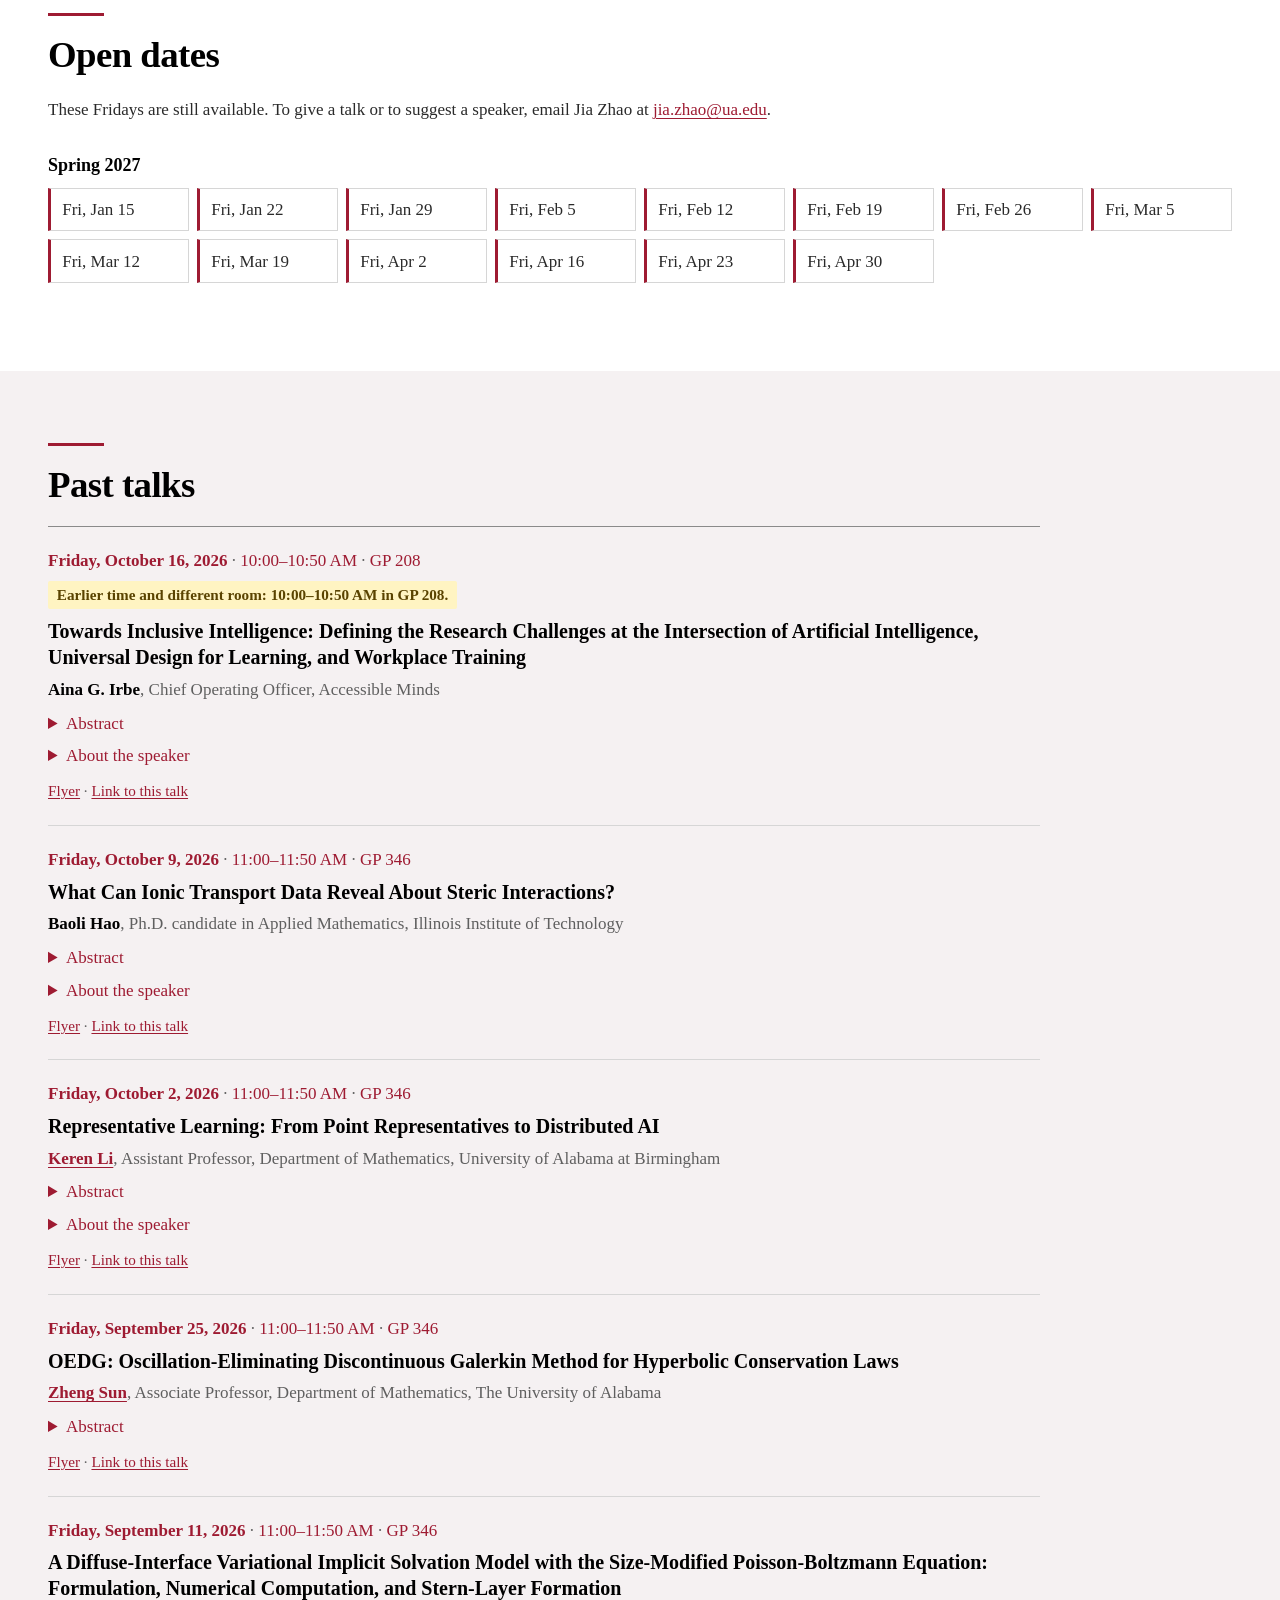
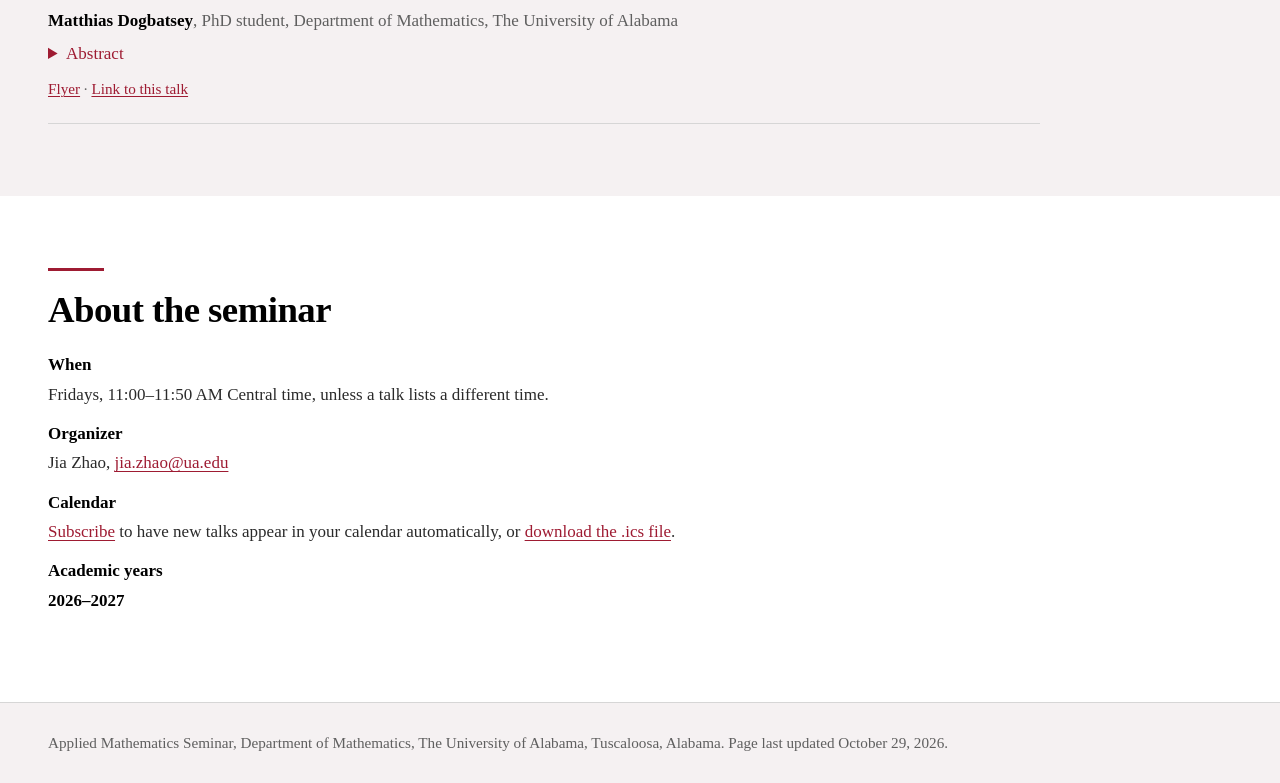
==== commit 34b85a68: "Fill speaker pages, Nov 13/20 rooms, Chunyan Li bio; site_url -> zhaojia.net - webpages for Laiu, Zh" ====
--- a/index.html
+++ b/index.html
@@ -15,7 +15,7 @@
 <p class="kicker">Department of Mathematics · The University of Alabama</p>
 <h1>Applied Mathematics Seminar</h1>
 <p class="when-where"><span class="date">2026–2027</span><span>Fridays, 11:00–11:50 AM Central time</span></p>
-<ul class="actions"><li><a class="primary" href="webcal://jiazhaomath.github.io/seminar/seminar.ics">Subscribe to the calendar</a></li><li><a href="seminar.ics">Download .ics</a></li><li><a href="#open">Give a talk</a></li></ul>
+<ul class="actions"><li><a class="primary" href="webcal://zhaojia.net/seminar/seminar.ics">Subscribe to the calendar</a></li><li><a href="seminar.ics">Download .ics</a></li><li><a href="#open">Give a talk</a></li></ul>
 </div>
 </header>
 
@@ -32,7 +32,7 @@
 <article class="talk" id="2026-11-06">
 <p class="talk-when"><time datetime="2026-11-06T11:00-06:00">Friday, November 6, 2026</time><span class="sep"> · </span>11:00–11:50 AM<span class="sep"> · </span>GP 346</p>
 <h3 class="talk-title">Structure-preserving acceleration methods for kinetic simulations</h3>
-<p class="talk-speaker"><span class="name">Paul Laiu</span><span class="aff">Staff Mathematician, Oak Ridge National Laboratory</span></p>
+<p class="talk-speaker"><span class="name"><a href="https://sites.google.com/site/mtplaiu">Paul Laiu</a></span><span class="aff">Staff Mathematician, Oak Ridge National Laboratory</span></p>
 <details><summary>Abstract</summary>
 <p>Kinetic equations model physical phenomena across neutron transport, plasmas, and radiative transfer. However, large-scale kinetic simulations are bottlenecked by severe memory and computational costs due to their high dimensionality. In this talk, we will discuss two different acceleration strategies that substantially reduce these costs while preserving important structural properties. First, we introduce a new entropy-based moment closure for moment systems derived from kinetic equations. This new closure bypasses expensive optimization in traditional entropy-based closures via a convex neural network approximation of the entropy function. This approach enables efficient, high-order moment simulations while guaranteeing provable physical properties such as entropy dissipation and hyperbolicity. Second, we combine a high-order/low-order (HOLO) method with a micro-macro (MM) decomposition to accelerate iterative solvers in implicit time-stepping schemes for the Bhatnagar-Gross-Krook (BGK) model. The HOLO method improves convergence by incorporating source-term estimates from a coupled low-order model, whereas the MM decomposition reduces the memory cost at the fluid limit. Numerical experiments confirm that both strategies deliver significant savings in memory and computation over traditional methods.</p>
 </details>
@@ -42,9 +42,9 @@
 <p class="talk-links"><a href="ics/2026-11-06.ics">Add to calendar</a><span class="sep"> · </span><a href="flyers/2026-11-06.html">Flyer</a><span class="sep"> · </span><a href="2026-2027.html#2026-11-06">Link to this talk</a></p>
 </article>
 <article class="talk" id="2026-11-13">
-<p class="talk-when"><time datetime="2026-11-13T11:00-06:00">Friday, November 13, 2026</time><span class="sep"> · </span>11:00–11:50 AM</p>
+<p class="talk-when"><time datetime="2026-11-13T11:00-06:00">Friday, November 13, 2026</time><span class="sep"> · </span>11:00–11:50 AM<span class="sep"> · </span>GP 346</p>
 <h3 class="talk-title">Optimal damping in the mass-spring systems</h3>
-<p class="talk-speaker"><span class="name">Vadim Zharnitsky</span><span class="aff">Professor, Department of Mathematics, University of Illinois Urbana-Champaign</span></p>
+<p class="talk-speaker"><span class="name"><a href="https://math.illinois.edu/directory/profile/vzh">Vadim Zharnitsky</a></span><span class="aff">Professor, Department of Mathematics, University of Illinois Urbana-Champaign</span></p>
 <details><summary>Abstract</summary>
 <p>It is a well-known textbook example in classical mechanics that a single-degree-of-freedom mass-spring harmonic oscillator achieves its fastest exponential decay when the damping is critical. We study the analogous problem of designing optimal damping for a system of several coupled linear oscillators. Using the Weyl–Horn theorem, we construct an explicit damping matrix that theoretically realizes the best possible exponential decay rate of the system, which turns out to be the geometric mean of the natural frequencies. We show that this damping strategy outperforms the classical Rayleigh (proportional) damping approach. We also characterize the parameter regimes in which the optimal damping matrix necessarily ceases to be positive definite, and discuss the implications of this phenomenon.</p>
 <p>This is a joint work with M. Arnold (UT-Dallas, USA) and O. Gendelman (Technion, Israel).</p>
@@ -55,9 +55,9 @@
 <p class="talk-links"><a href="ics/2026-11-13.ics">Add to calendar</a><span class="sep"> · </span><a href="flyers/2026-11-13.html">Flyer</a><span class="sep"> · </span><a href="2026-2027.html#2026-11-13">Link to this talk</a></p>
 </article>
 <article class="talk" id="2026-11-20">
-<p class="talk-when"><time datetime="2026-11-20T11:00-06:00">Friday, November 20, 2026</time><span class="sep"> · </span>11:00–11:50 AM</p>
+<p class="talk-when"><time datetime="2026-11-20T11:00-06:00">Friday, November 20, 2026</time><span class="sep"> · </span>11:00–11:50 AM<span class="sep"> · </span>GP 346</p>
 <h3 class="talk-title">A Semi-Discrete Convexification Method Combined with Deep Learning for Electrical Impedance Tomography</h3>
-<p class="talk-speaker"><span class="name">Kirill Golubnichiy</span><span class="aff">Postdoc, Department of Mathematics &amp; Statistics, Texas Tech University</span></p>
+<p class="talk-speaker"><span class="name"><a href="https://www.depts.ttu.edu/math/about/directory/bio/index.php?id=1798">Kirill Golubnichiy</a></span><span class="aff">Postdoc, Department of Mathematics &amp; Statistics, Texas Tech University</span></p>
 <details><summary>Abstract</summary>
 <p>In this talk, we develop a new semi-discrete version of the Carleman estimate-based convexification method, a globally convergent numerical approach for nonlinear inverse problems. The semi-discrete convexification method is used to generate an accurate starting point for the subsequent deep learning training procedure. An important feature of the continuous convexification method is that its convergence to the true solution does not require the availability of a sufficiently accurate initial guess.</p>
 <p>We introduce a new concept of (h)-strong convexity, where (h) denotes the grid step size in the semi-discrete formulation. This property enables us to derive an a priori accuracy estimate for the starting point supplied to the deep learning stage. The proposed approach is applied to the highly nonlinear inverse problem of Electrical Impedance Tomography. Numerical experiments involving complicated conductivity structures demonstrate the accuracy, robustness, and computational feasibility of the combined semi-discrete convexification and deep learning procedure.</p>
@@ -70,7 +70,10 @@
 <article class="talk" id="2026-12-04">
 <p class="talk-when"><time datetime="2026-12-04T11:00-06:00">Friday, December 4, 2026</time><span class="sep"> · </span>11:00–11:50 AM</p>
 <h3 class="talk-title">Title TBA</h3>
-<p class="talk-speaker"><span class="name">Chunyan Li</span><span class="aff">Postdoc, Department of Mathematics, University of South Carolina</span></p>
+<p class="talk-speaker"><span class="name"><a href="https://chunyanlimath.github.io/">Chunyan Li</a></span><span class="aff">Postdoc, Department of Mathematics, University of South Carolina</span></p>
+<details><summary>About the speaker</summary>
+<p>Chunyan Li is a postdoctoral scholar in the Department of Mathematics at the University of South Carolina, working with Qi Wang. She received her Ph.D. in applied mathematics from the University of South Carolina in 2023 and previously held a postdoctoral position at Penn State University. Her research focuses on scientific machine learning for partial differential equations, data-driven modeling and digital twins for biomedical systems, inverse problems, data assimilation, and uncertainty quantification.</p>
+</details>
 <p class="talk-links"><a href="ics/2026-12-04.ics">Add to calendar</a><span class="sep"> · </span><a href="2026-2027.html#2026-12-04">Link to this talk</a></p>
 </article>
 </div>
@@ -152,7 +155,7 @@
 <dl>
 <dt>When</dt><dd>Fridays, 11:00–11:50 AM Central time, unless a talk lists a different time.</dd>
 <dt>Organizer</dt><dd>Jia Zhao, <a href="mailto:jia.zhao@ua.edu">jia.zhao@ua.edu</a></dd>
-<dt>Calendar</dt><dd><a href="webcal://jiazhaomath.github.io/seminar/seminar.ics">Subscribe</a> to have new talks appear in your calendar automatically, or <a href="seminar.ics">download the .ics file</a>.</dd>
+<dt>Calendar</dt><dd><a href="webcal://zhaojia.net/seminar/seminar.ics">Subscribe</a> to have new talks appear in your calendar automatically, or <a href="seminar.ics">download the .ics file</a>.</dd>
 <dt>Academic years</dt><dd><ul class="years"><li><span aria-current="page">2026–2027</span></li></ul></dd>
 </dl>
 </div>
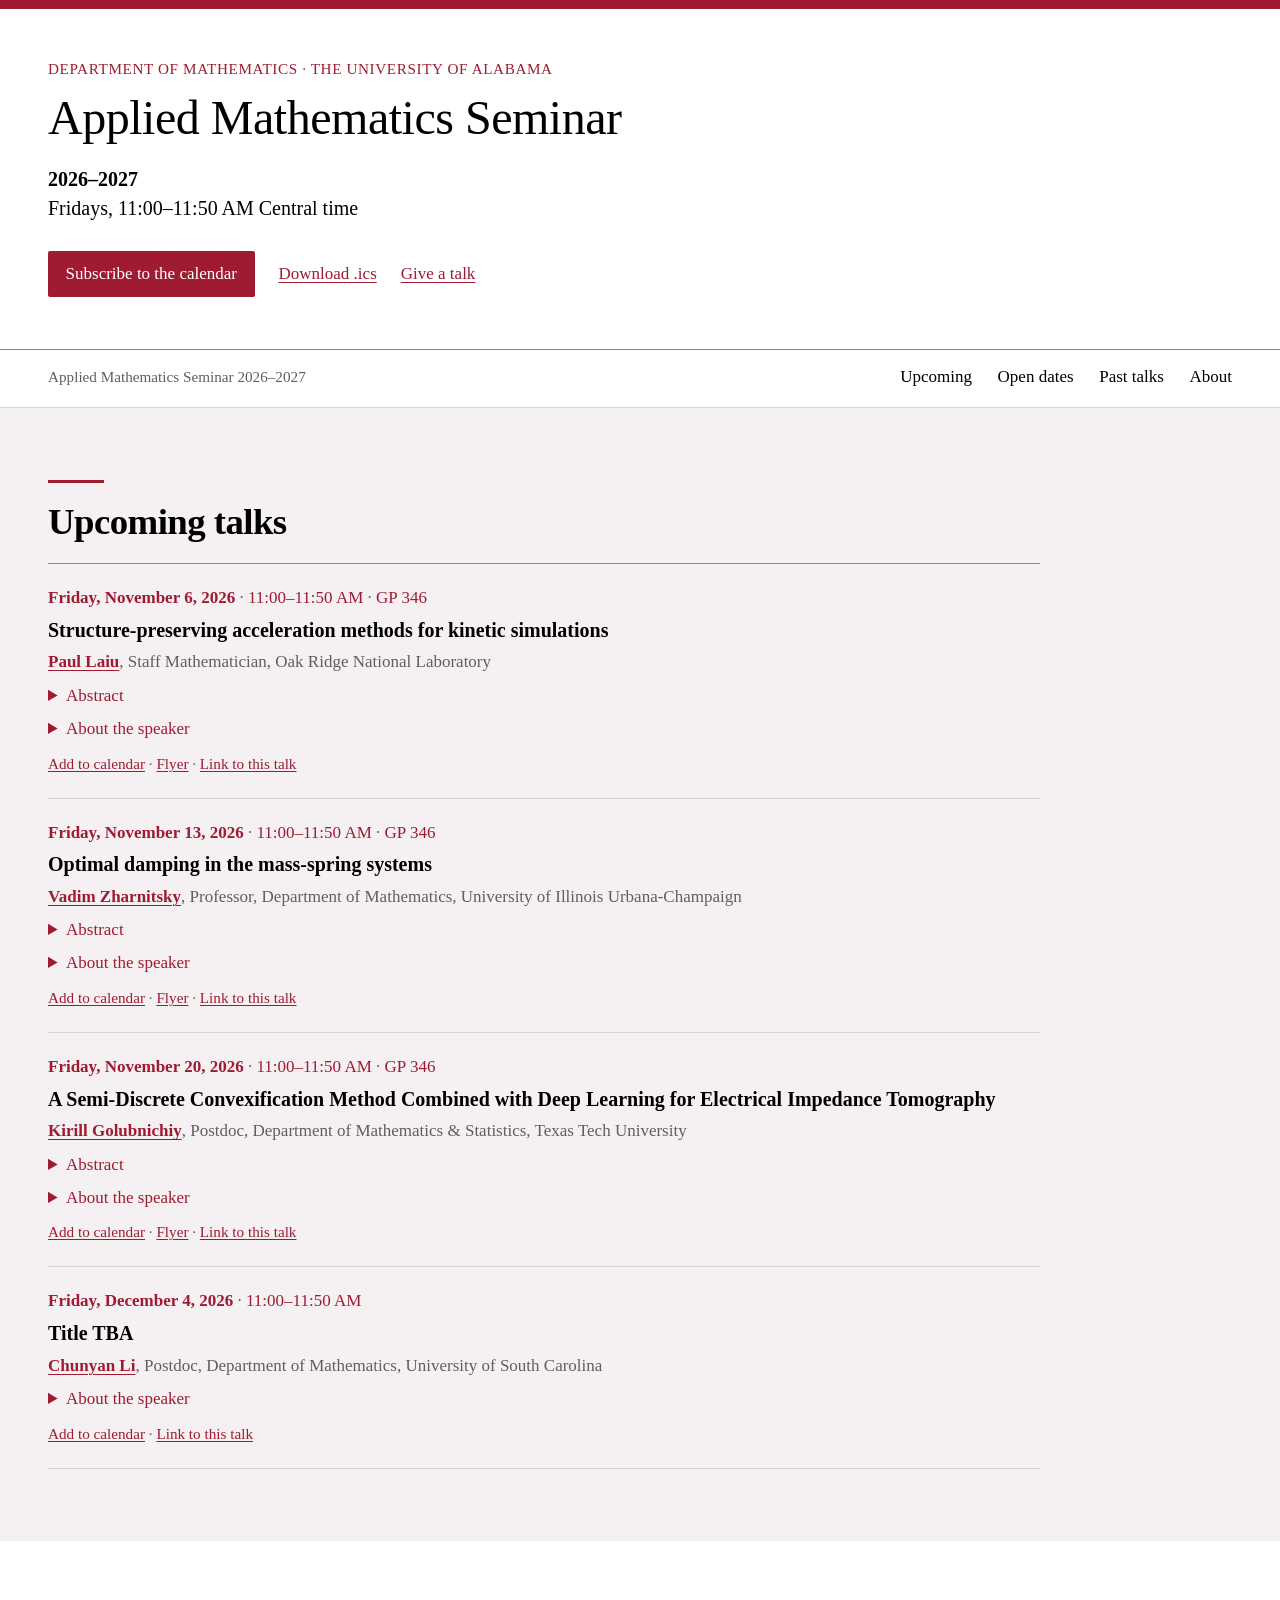
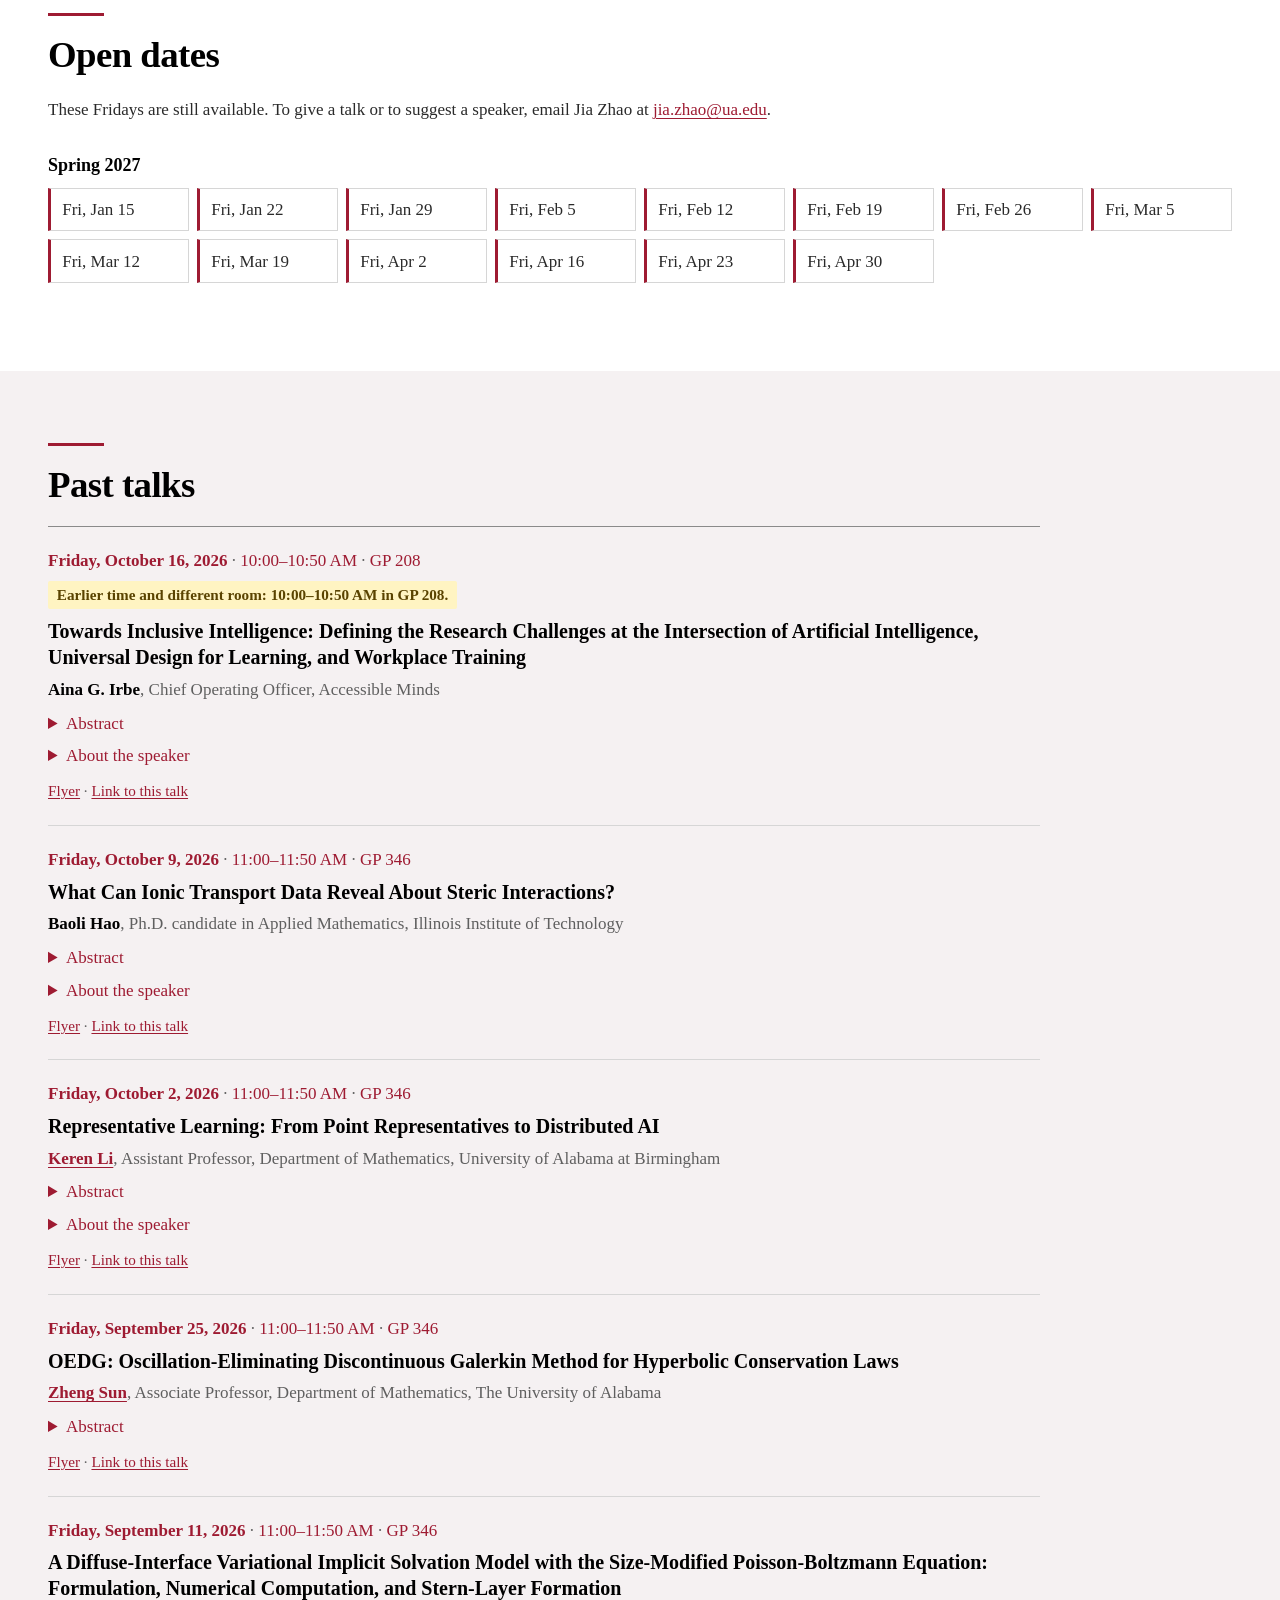
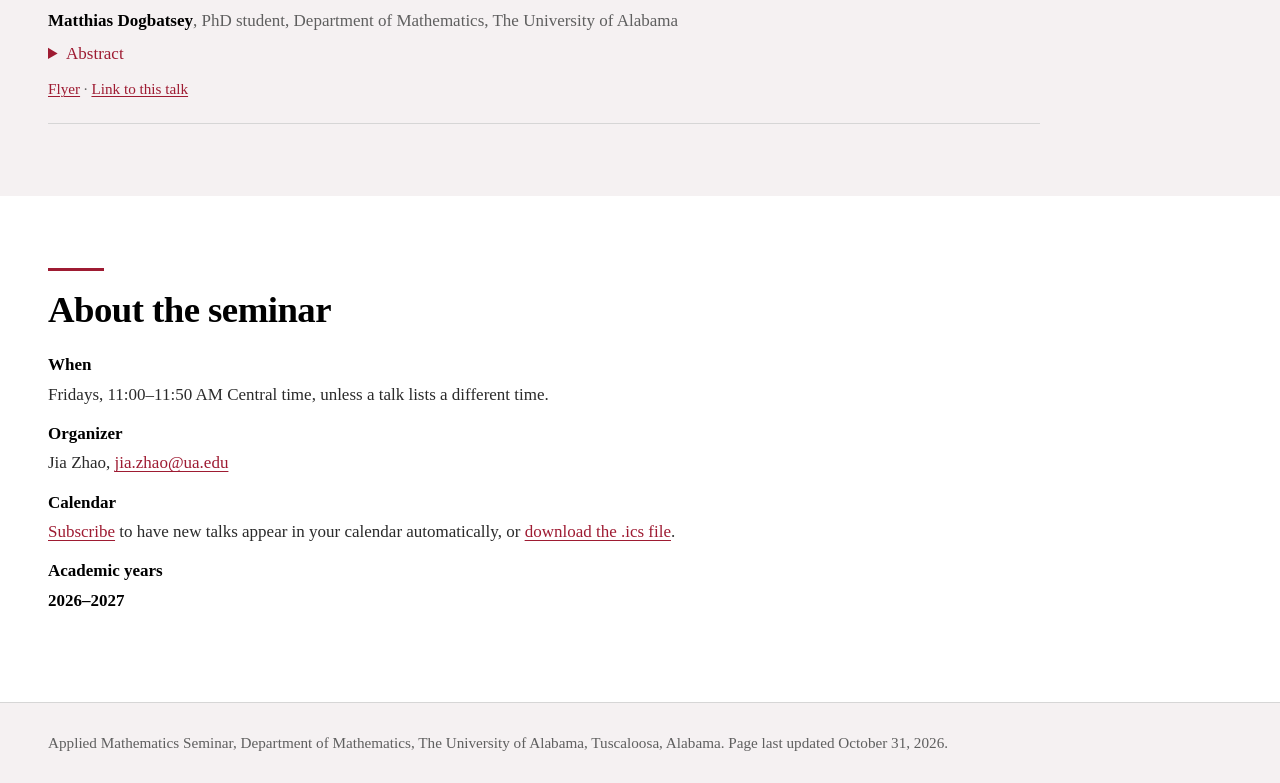
==== commit 2ab88971: "Weekly rebuild (2026-10-31)" ====
--- a/index.html
+++ b/index.html
@@ -163,7 +163,7 @@
 
 <footer class="band--tint">
 <div class="wrap">
-<p>Applied Mathematics Seminar, Department of Mathematics, The University of Alabama, Tuscaloosa, Alabama. Page last updated October 29, 2026.</p>
+<p>Applied Mathematics Seminar, Department of Mathematics, The University of Alabama, Tuscaloosa, Alabama. Page last updated October 31, 2026.</p>
 </div>
 </footer>
 </body>
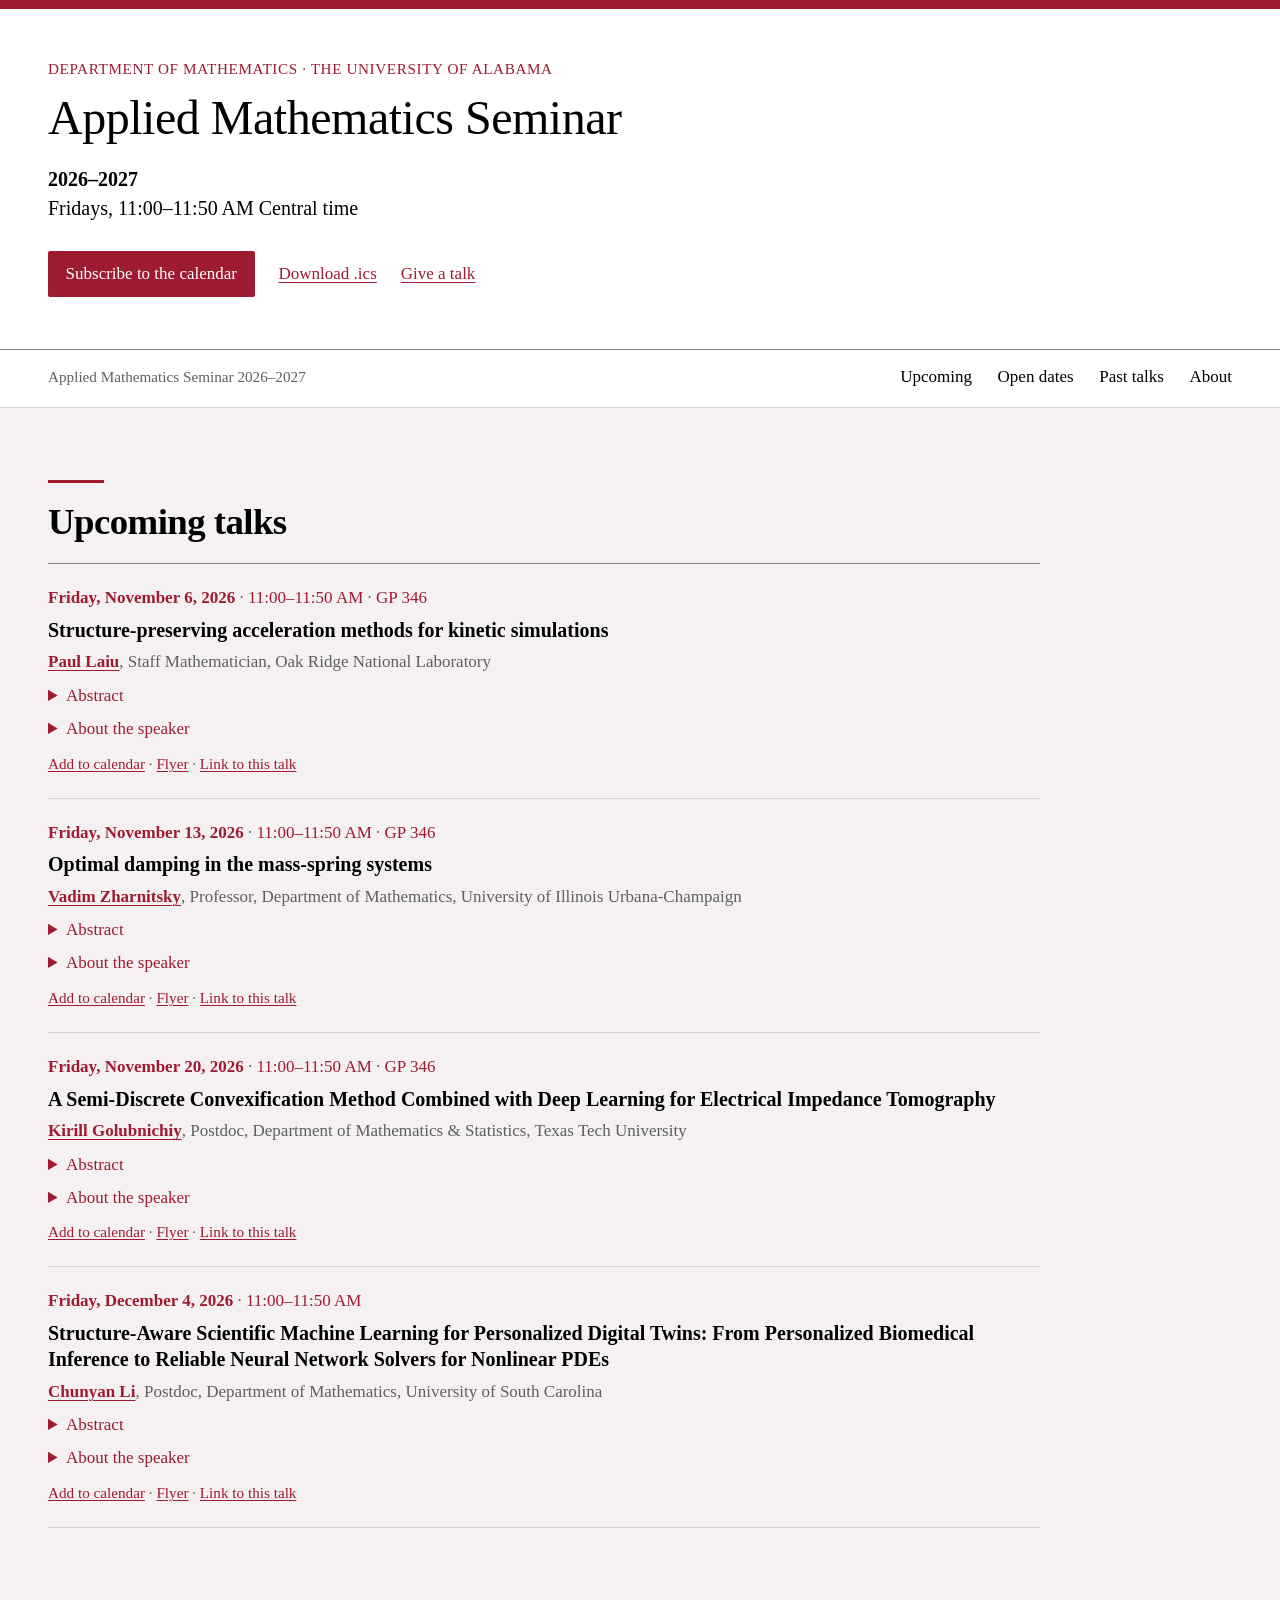
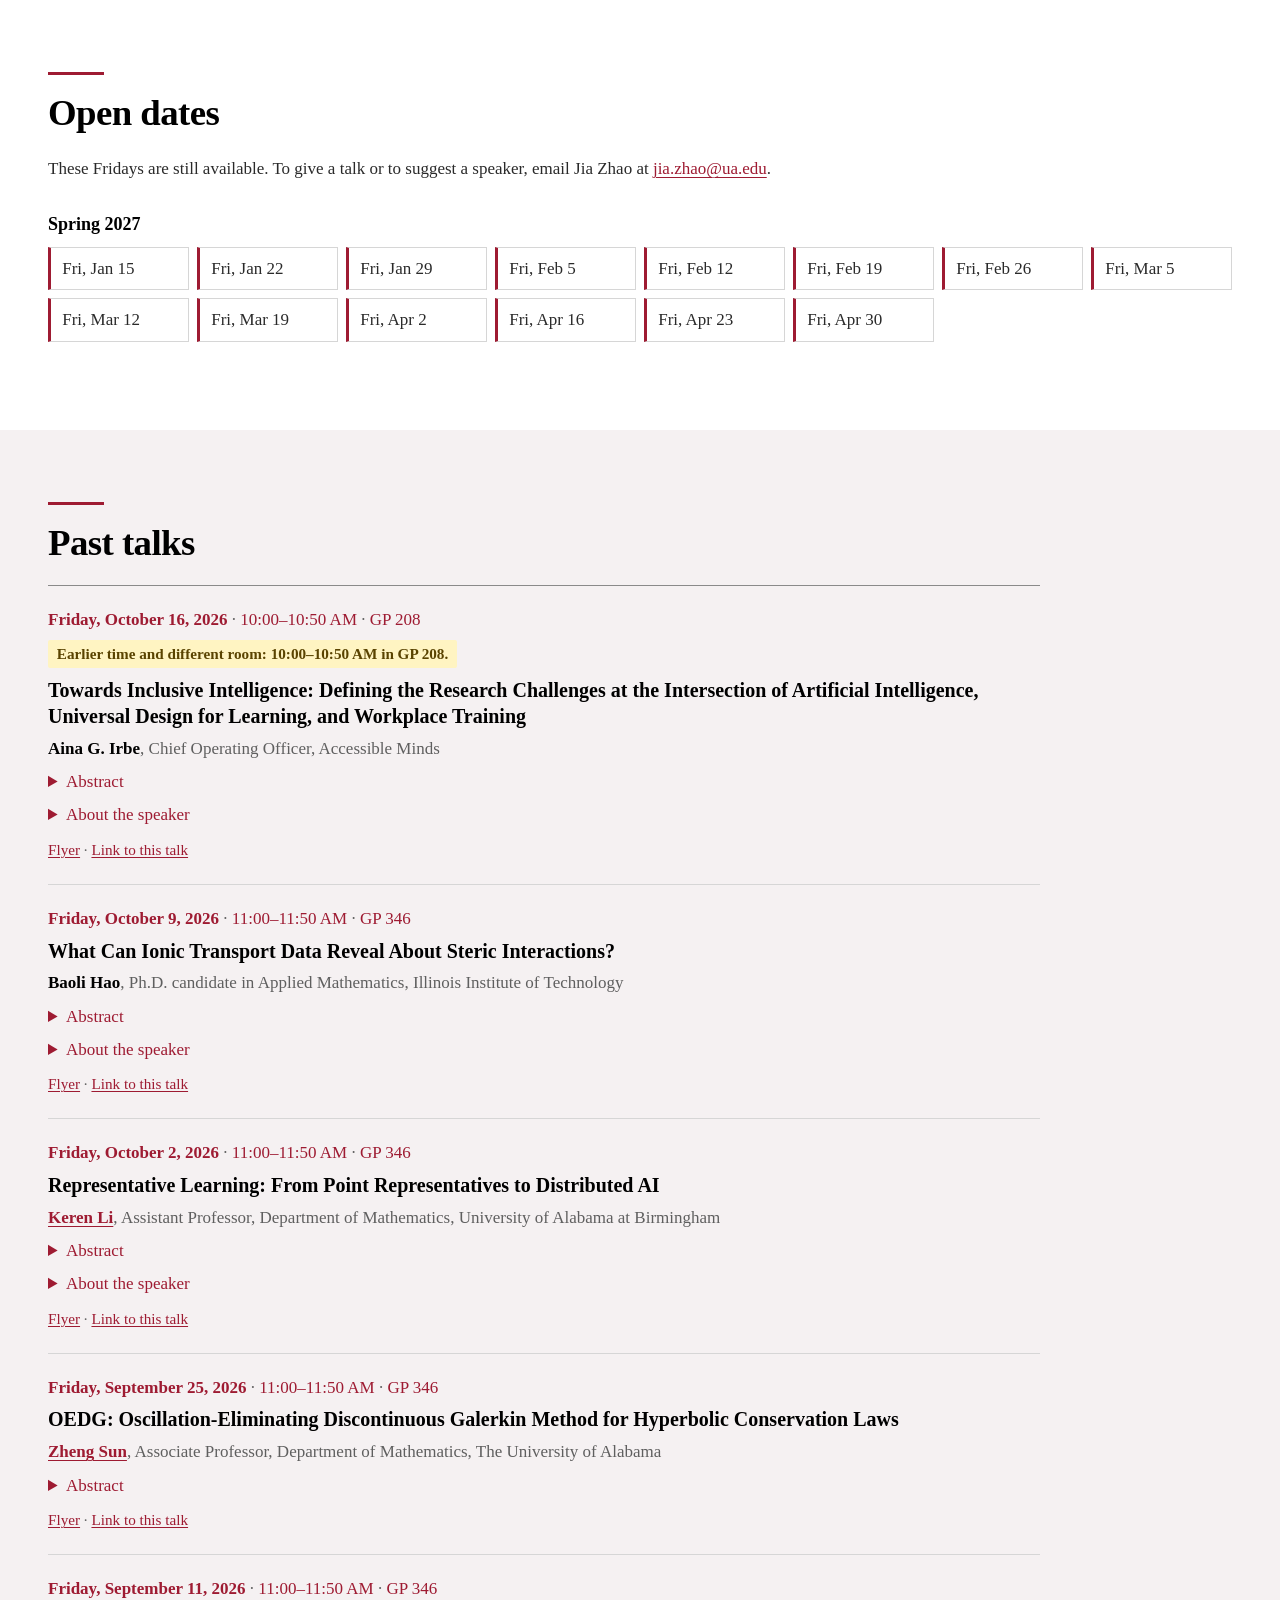
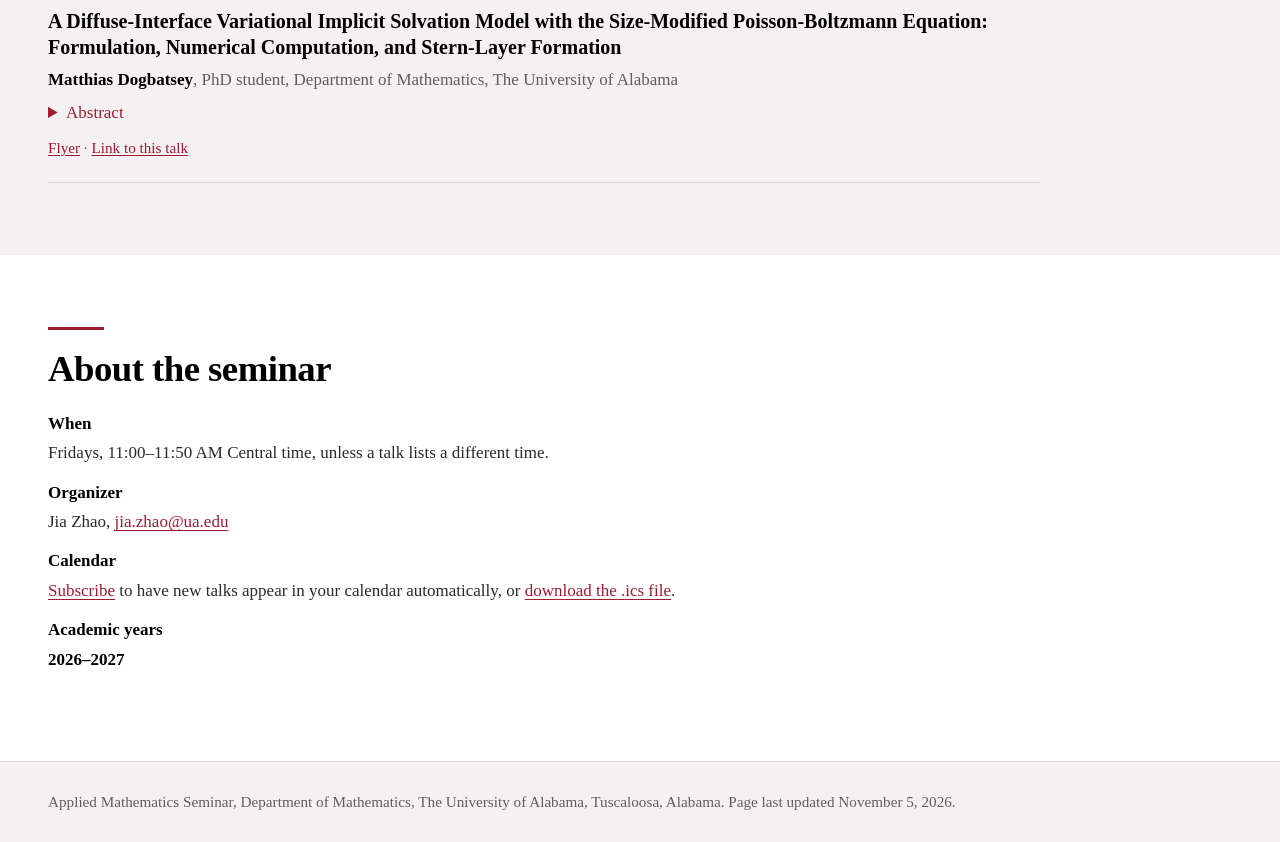
==== commit 4103ddc2: "Chunyan Li (Dec 4): title, abstract, bio Co-Authored-By: Claude Opus 5.5 <noreply@anthropic.com>" ====
--- a/index.html
+++ b/index.html
@@ -69,12 +69,18 @@
 </article>
 <article class="talk" id="2026-12-04">
 <p class="talk-when"><time datetime="2026-12-04T11:00-06:00">Friday, December 4, 2026</time><span class="sep"> · </span>11:00–11:50 AM</p>
-<h3 class="talk-title">Title TBA</h3>
+<h3 class="talk-title">Structure-Aware Scientific Machine Learning for Personalized Digital Twins: From Personalized Biomedical Inference to Reliable Neural Network Solvers for Nonlinear PDEs</h3>
 <p class="talk-speaker"><span class="name"><a href="https://chunyanlimath.github.io/">Chunyan Li</a></span><span class="aff">Postdoc, Department of Mathematics, University of South Carolina</span></p>
+<details><summary>Abstract</summary>
+<p>Understanding complex dynamical systems from sparse and heterogeneous data requires models that learn effectively while respecting the mathematical structures governing their evolution. In this talk, I present a structure-aware scientific machine learning research program spanning personalized biomedical inference and reliable neural solvers for nonlinear PDEs.</p>
+<p>First, I introduce a personalized graph-PDE framework for characterizing the spatiotemporal progression of Alzheimer’s disease from longitudinal multimodal neuroimaging data such as MRI, PET, and resting-state fMRI. The model represents 68 brain regions as nodes in a patient-specific functional-connectivity graph and uses a low-rank representation to capture individual deviations from population-level connectivity. It couples amyloid-β, tau, neurodegeneration, and cognitive decline through local interactions and network-mediated propagation. To enable efficient parameter inference from sparse longitudinal data in this nonlinear model, I develop a hierarchical inference strategy and homotopy regularization. When applied to 1,891 participants from the Alzheimer’s Disease Neuroimaging Initiative (ADNI), the model improves the prediction of future biomarker and cognitive trajectories over homogeneous and standard clinical or neuroimaging benchmarks, with relative gains of up to 9.73% for individuals whose brain networks differ substantially from the population norm.</p>
+<p>Second, scalable personalized mechanistic models require accurate and reliable forward simulation for nonlinear, multiscale PDEs. Using thermodynamically consistent phase-field systems as a testbed, I develop structure-aware neural network solvers that improve both where computational effort is allocated and how the neural network is optimized. Energy-dissipation-rate-guided adaptive sampling (EDRAS) targets regions with high local energy dissipation where interfacial evolution occurs, rather than refining solely where the PDE residual is large. For Allen–Cahn dynamics, EDRAS reduces relative mean-square error by up to a factor of six compared with residual-based refinement and identifies high-error regions more reliably. I also leverage random projection neural networks (RPNNs), which fix randomly generated hidden features and determine output coefficients via deterministic nonlinear least squares, enabling second-order optimization. I develop a structure-aware RPNN solver for the fourth-order Cahn–Hilliard system that combines a scaled auxiliary-variable formulation, separate random-feature spaces, adaptive sampling, and domain decomposition, achieving relative L² errors as low as 8.64 × 10⁻⁴ and outperforming matched deep-PINN baselines by nearly three orders of magnitude.</p>
+<p>Together, these works advance interpretable, personalized mechanistic digital twins underpinned by reliable scientific machine learning.</p>
+</details>
 <details><summary>About the speaker</summary>
-<p>Chunyan Li is a postdoctoral scholar in the Department of Mathematics at the University of South Carolina, working with Qi Wang. She received her Ph.D. in applied mathematics from the University of South Carolina in 2023 and previously held a postdoctoral position at Penn State University. Her research focuses on scientific machine learning for partial differential equations, data-driven modeling and digital twins for biomedical systems, inverse problems, data assimilation, and uncertainty quantification.</p>
+<p>Chunyan Li is a postdoctoral scholar in the Department of Mathematics at the University of South Carolina. Prior to this, she was a postdoctoral fellow at The Pennsylvania State University. She received her Ph.D. in Applied Mathematics from the University of South Carolina in December 2023. Her research lies at the intersection of applied mathematics, scientific machine learning, and biomedical modeling. She develops structure-aware, interpretable, and physics-consistent methods for complex dynamical systems, including personalized graph-PDE models of neurodegeneration and reliable neural-network solvers for nonlinear PDEs. Her ongoing work focuses on digital-twin frameworks for healthcare applications.</p>
 </details>
-<p class="talk-links"><a href="ics/2026-12-04.ics">Add to calendar</a><span class="sep"> · </span><a href="2026-2027.html#2026-12-04">Link to this talk</a></p>
+<p class="talk-links"><a href="ics/2026-12-04.ics">Add to calendar</a><span class="sep"> · </span><a href="flyers/2026-12-04.html">Flyer</a><span class="sep"> · </span><a href="2026-2027.html#2026-12-04">Link to this talk</a></p>
 </article>
 </div>
 </section>
@@ -163,7 +169,7 @@
 
 <footer class="band--tint">
 <div class="wrap">
-<p>Applied Mathematics Seminar, Department of Mathematics, The University of Alabama, Tuscaloosa, Alabama. Page last updated October 31, 2026.</p>
+<p>Applied Mathematics Seminar, Department of Mathematics, The University of Alabama, Tuscaloosa, Alabama. Page last updated November 5, 2026.</p>
 </div>
 </footer>
 </body>
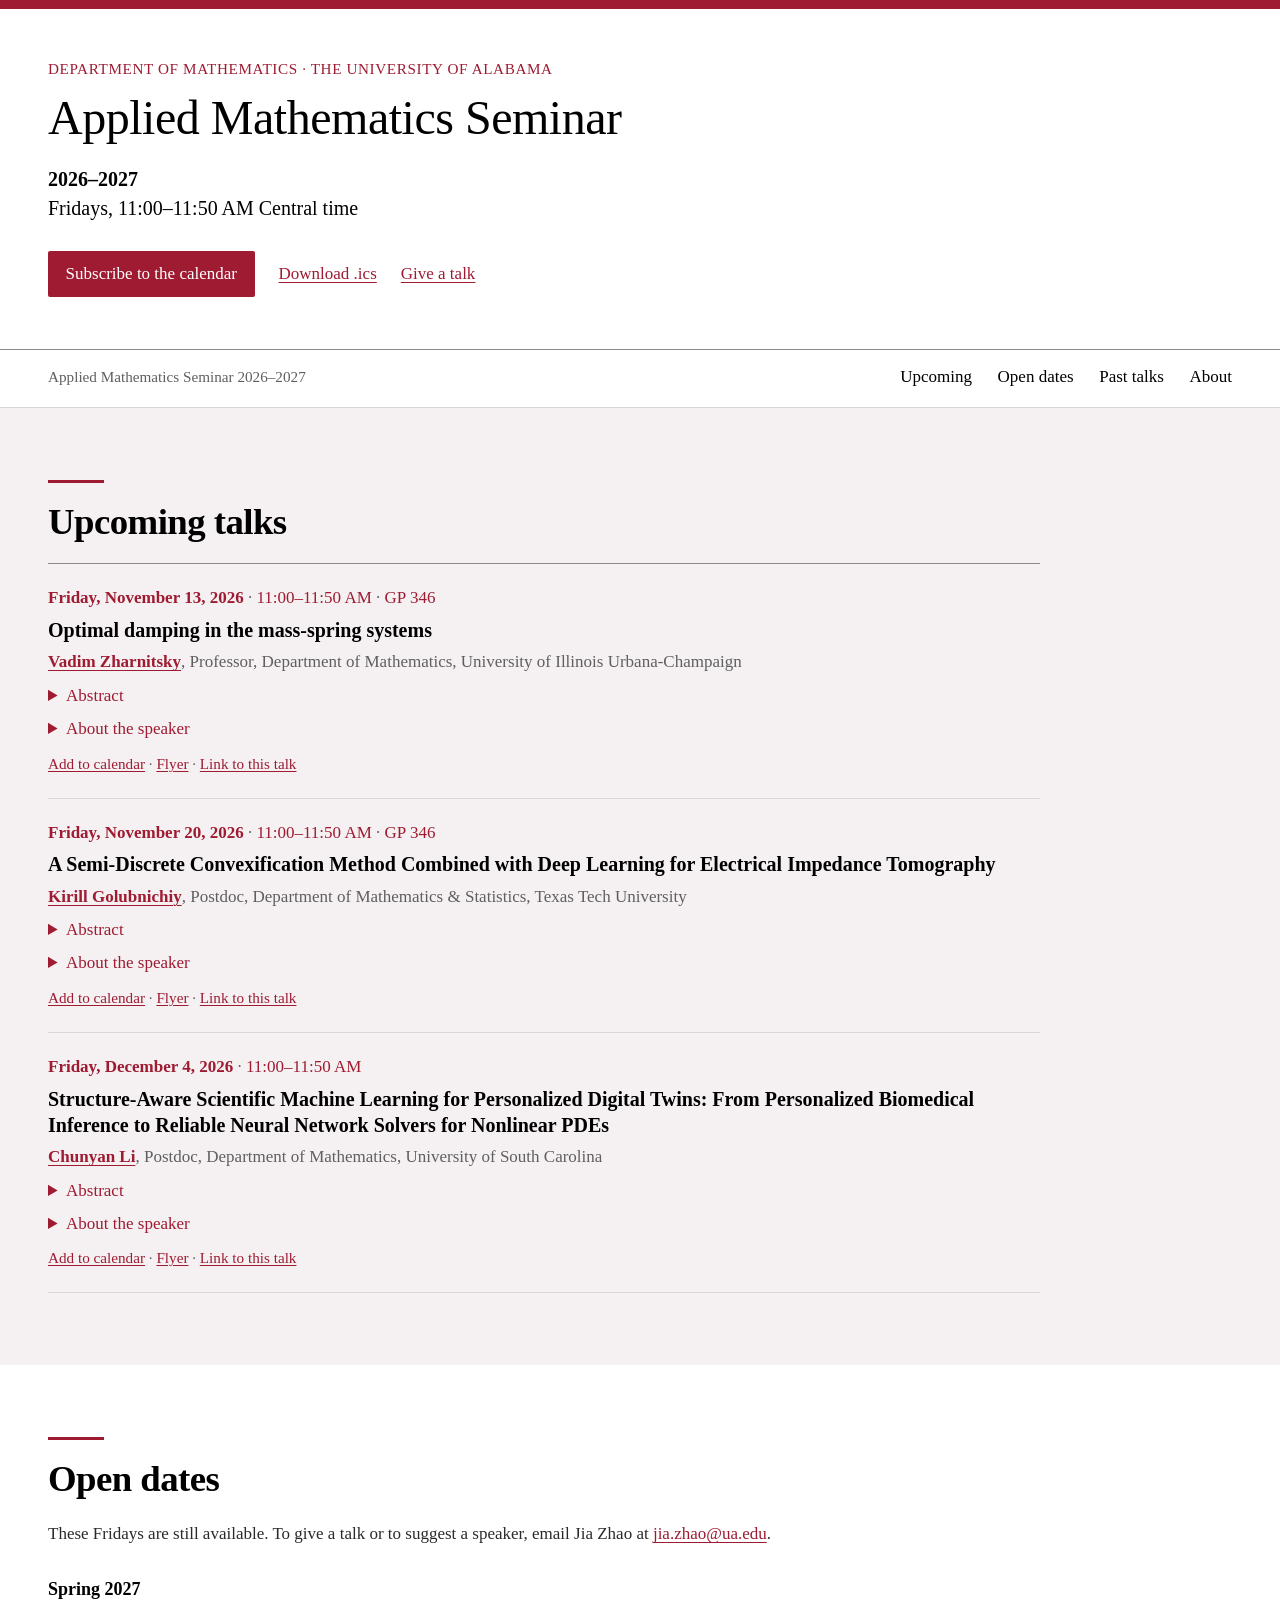
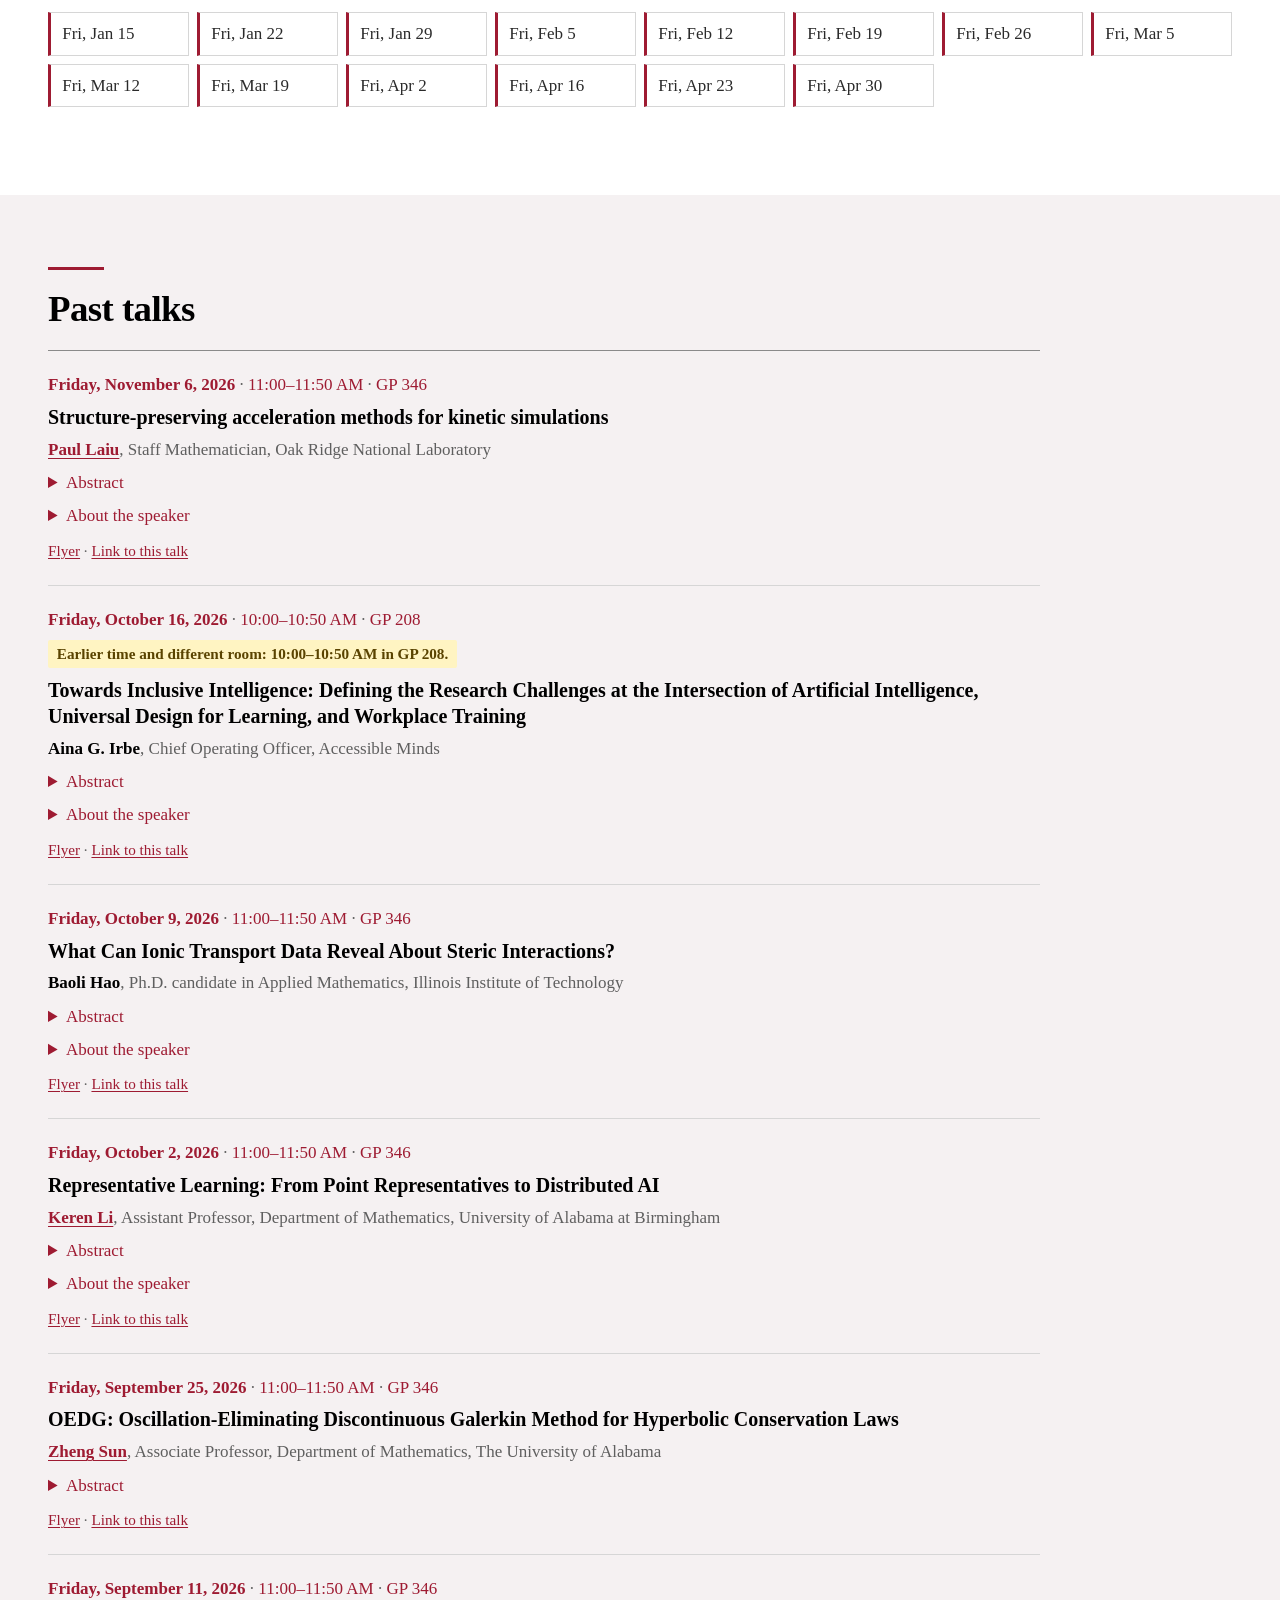
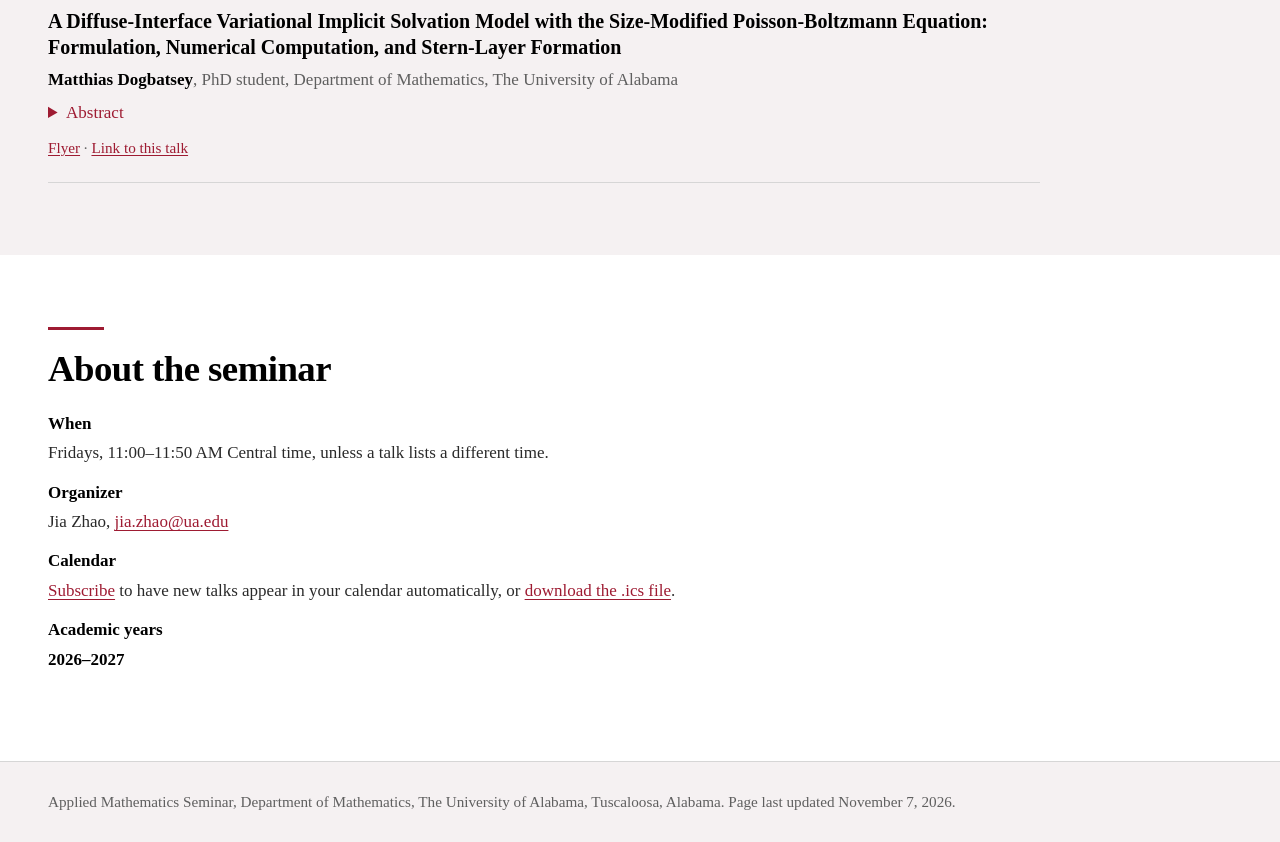
==== commit 30319622: "Weekly rebuild (2026-11-07)" ====
--- a/index.html
+++ b/index.html
@@ -29,18 +29,6 @@
 <section id="upcoming" class="band band--tint">
 <div class="wrap">
 <h2>Upcoming talks</h2>
-<article class="talk" id="2026-11-06">
-<p class="talk-when"><time datetime="2026-11-06T11:00-06:00">Friday, November 6, 2026</time><span class="sep"> · </span>11:00–11:50 AM<span class="sep"> · </span>GP 346</p>
-<h3 class="talk-title">Structure-preserving acceleration methods for kinetic simulations</h3>
-<p class="talk-speaker"><span class="name"><a href="https://sites.google.com/site/mtplaiu">Paul Laiu</a></span><span class="aff">Staff Mathematician, Oak Ridge National Laboratory</span></p>
-<details><summary>Abstract</summary>
-<p>Kinetic equations model physical phenomena across neutron transport, plasmas, and radiative transfer. However, large-scale kinetic simulations are bottlenecked by severe memory and computational costs due to their high dimensionality. In this talk, we will discuss two different acceleration strategies that substantially reduce these costs while preserving important structural properties. First, we introduce a new entropy-based moment closure for moment systems derived from kinetic equations. This new closure bypasses expensive optimization in traditional entropy-based closures via a convex neural network approximation of the entropy function. This approach enables efficient, high-order moment simulations while guaranteeing provable physical properties such as entropy dissipation and hyperbolicity. Second, we combine a high-order/low-order (HOLO) method with a micro-macro (MM) decomposition to accelerate iterative solvers in implicit time-stepping schemes for the Bhatnagar-Gross-Krook (BGK) model. The HOLO method improves convergence by incorporating source-term estimates from a coupled low-order model, whereas the MM decomposition reduces the memory cost at the fluid limit. Numerical experiments confirm that both strategies deliver significant savings in memory and computation over traditional methods.</p>
-</details>
-<details><summary>About the speaker</summary>
-<p>Paul Laiu is a Staff Mathematician in the Multiscale Methods and Dynamics Group at Oak Ridge National Laboratory. He received his Ph.D. degree in Electrical and Computer Engineering from University of Maryland College Park in 2016. Paul’s research interest includes surrogate modeling, iterative solvers, and numerical schemes for various partial differential equations in kinetic theory. His work focuses on the design, development, and analysis of mathematical tools that accelerate the simulation and learning of multiscale systems, with applications in astrophysics, computational fluid dynamics, nuclear fusion, and rarefied gas.</p>
-</details>
-<p class="talk-links"><a href="ics/2026-11-06.ics">Add to calendar</a><span class="sep"> · </span><a href="flyers/2026-11-06.html">Flyer</a><span class="sep"> · </span><a href="2026-2027.html#2026-11-06">Link to this talk</a></p>
-</article>
 <article class="talk" id="2026-11-13">
 <p class="talk-when"><time datetime="2026-11-13T11:00-06:00">Friday, November 13, 2026</time><span class="sep"> · </span>11:00–11:50 AM<span class="sep"> · </span>GP 346</p>
 <h3 class="talk-title">Optimal damping in the mass-spring systems</h3>
@@ -95,6 +83,18 @@
 <section id="past" class="band band--tint">
 <div class="wrap">
 <h2>Past talks</h2>
+<article class="talk" id="2026-11-06">
+<p class="talk-when"><time datetime="2026-11-06T11:00-06:00">Friday, November 6, 2026</time><span class="sep"> · </span>11:00–11:50 AM<span class="sep"> · </span>GP 346</p>
+<h3 class="talk-title">Structure-preserving acceleration methods for kinetic simulations</h3>
+<p class="talk-speaker"><span class="name"><a href="https://sites.google.com/site/mtplaiu">Paul Laiu</a></span><span class="aff">Staff Mathematician, Oak Ridge National Laboratory</span></p>
+<details><summary>Abstract</summary>
+<p>Kinetic equations model physical phenomena across neutron transport, plasmas, and radiative transfer. However, large-scale kinetic simulations are bottlenecked by severe memory and computational costs due to their high dimensionality. In this talk, we will discuss two different acceleration strategies that substantially reduce these costs while preserving important structural properties. First, we introduce a new entropy-based moment closure for moment systems derived from kinetic equations. This new closure bypasses expensive optimization in traditional entropy-based closures via a convex neural network approximation of the entropy function. This approach enables efficient, high-order moment simulations while guaranteeing provable physical properties such as entropy dissipation and hyperbolicity. Second, we combine a high-order/low-order (HOLO) method with a micro-macro (MM) decomposition to accelerate iterative solvers in implicit time-stepping schemes for the Bhatnagar-Gross-Krook (BGK) model. The HOLO method improves convergence by incorporating source-term estimates from a coupled low-order model, whereas the MM decomposition reduces the memory cost at the fluid limit. Numerical experiments confirm that both strategies deliver significant savings in memory and computation over traditional methods.</p>
+</details>
+<details><summary>About the speaker</summary>
+<p>Paul Laiu is a Staff Mathematician in the Multiscale Methods and Dynamics Group at Oak Ridge National Laboratory. He received his Ph.D. degree in Electrical and Computer Engineering from University of Maryland College Park in 2016. Paul’s research interest includes surrogate modeling, iterative solvers, and numerical schemes for various partial differential equations in kinetic theory. His work focuses on the design, development, and analysis of mathematical tools that accelerate the simulation and learning of multiscale systems, with applications in astrophysics, computational fluid dynamics, nuclear fusion, and rarefied gas.</p>
+</details>
+<p class="talk-links"><a href="flyers/2026-11-06.html">Flyer</a><span class="sep"> · </span><a href="2026-2027.html#2026-11-06">Link to this talk</a></p>
+</article>
 <article class="talk" id="2026-10-16">
 <p class="talk-when"><time datetime="2026-10-16T10:00-05:00">Friday, October 16, 2026</time><span class="sep"> · </span>10:00–10:50 AM<span class="sep"> · </span>GP 208</p>
 <p class="talk-note">Earlier time and different room: 10:00–10:50 AM in GP 208.</p>
@@ -169,7 +169,7 @@
 
 <footer class="band--tint">
 <div class="wrap">
-<p>Applied Mathematics Seminar, Department of Mathematics, The University of Alabama, Tuscaloosa, Alabama. Page last updated November 5, 2026.</p>
+<p>Applied Mathematics Seminar, Department of Mathematics, The University of Alabama, Tuscaloosa, Alabama. Page last updated November 7, 2026.</p>
 </div>
 </footer>
 </body>
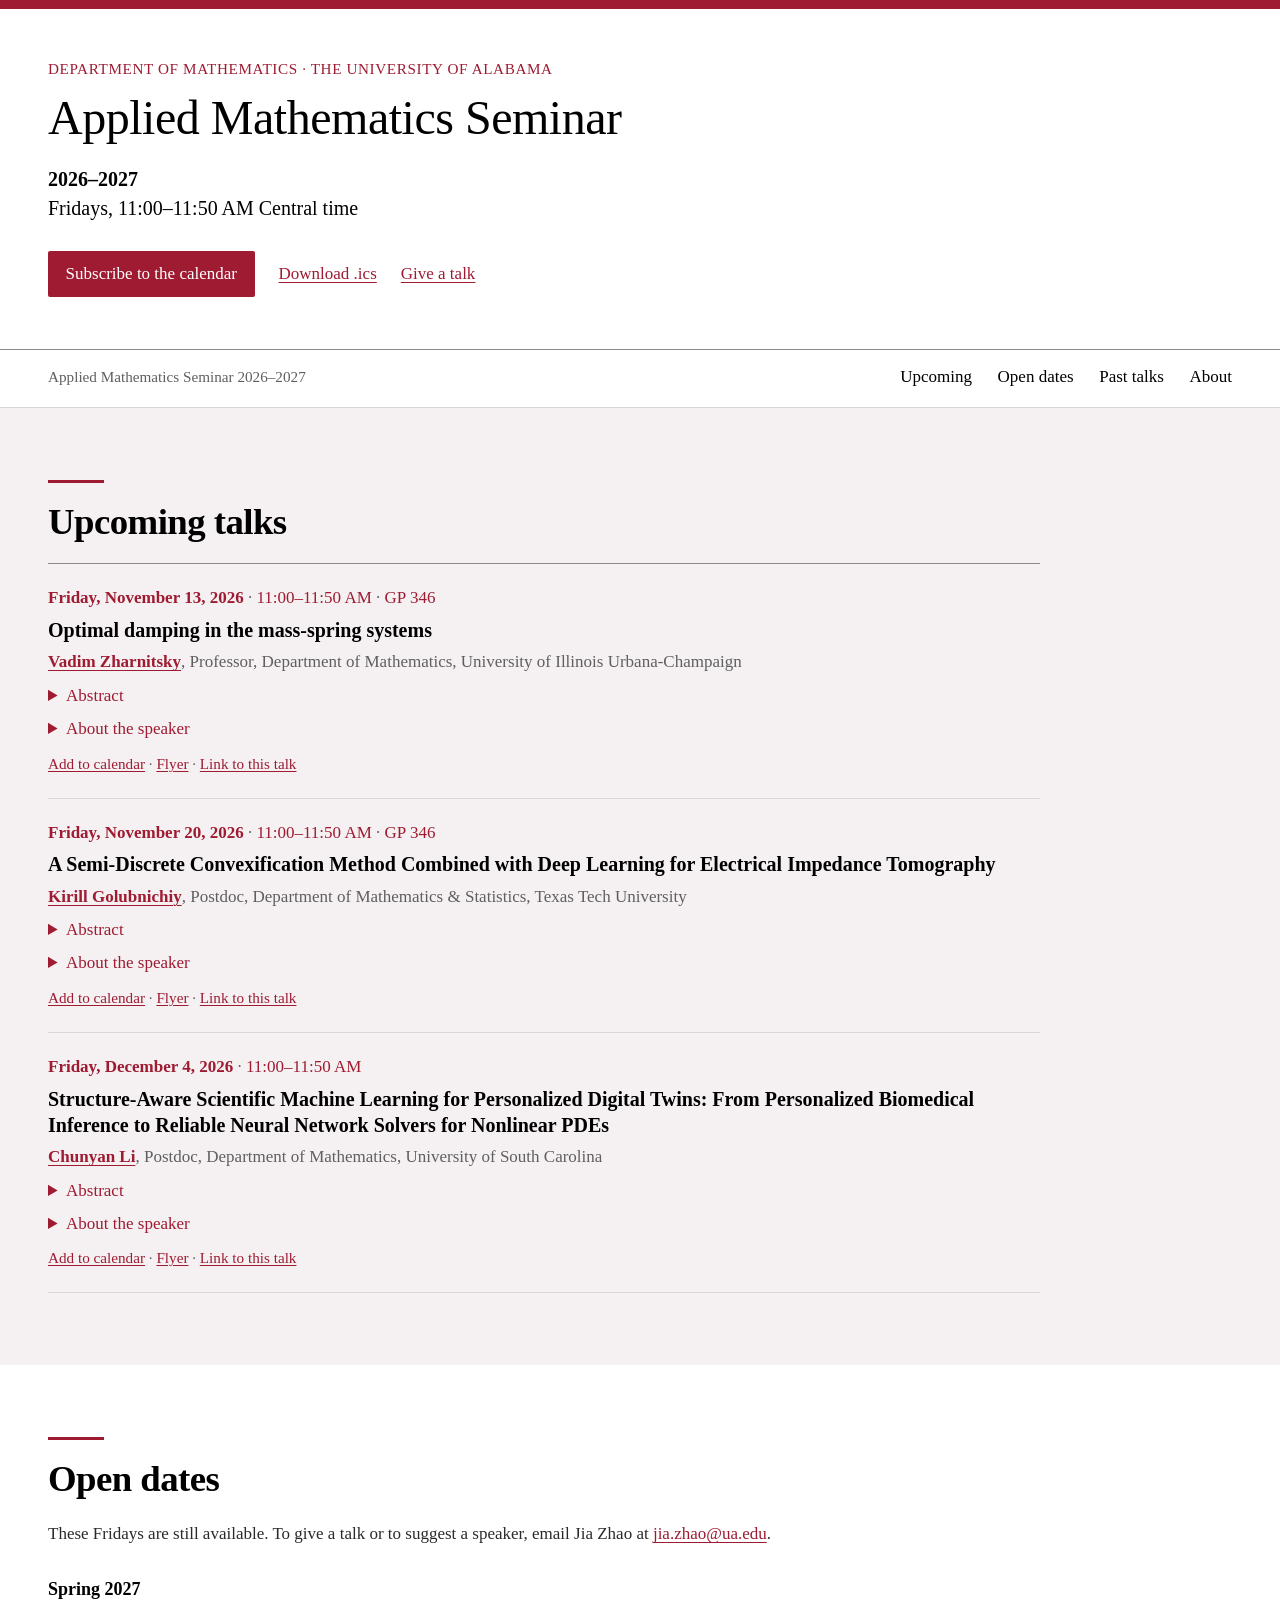
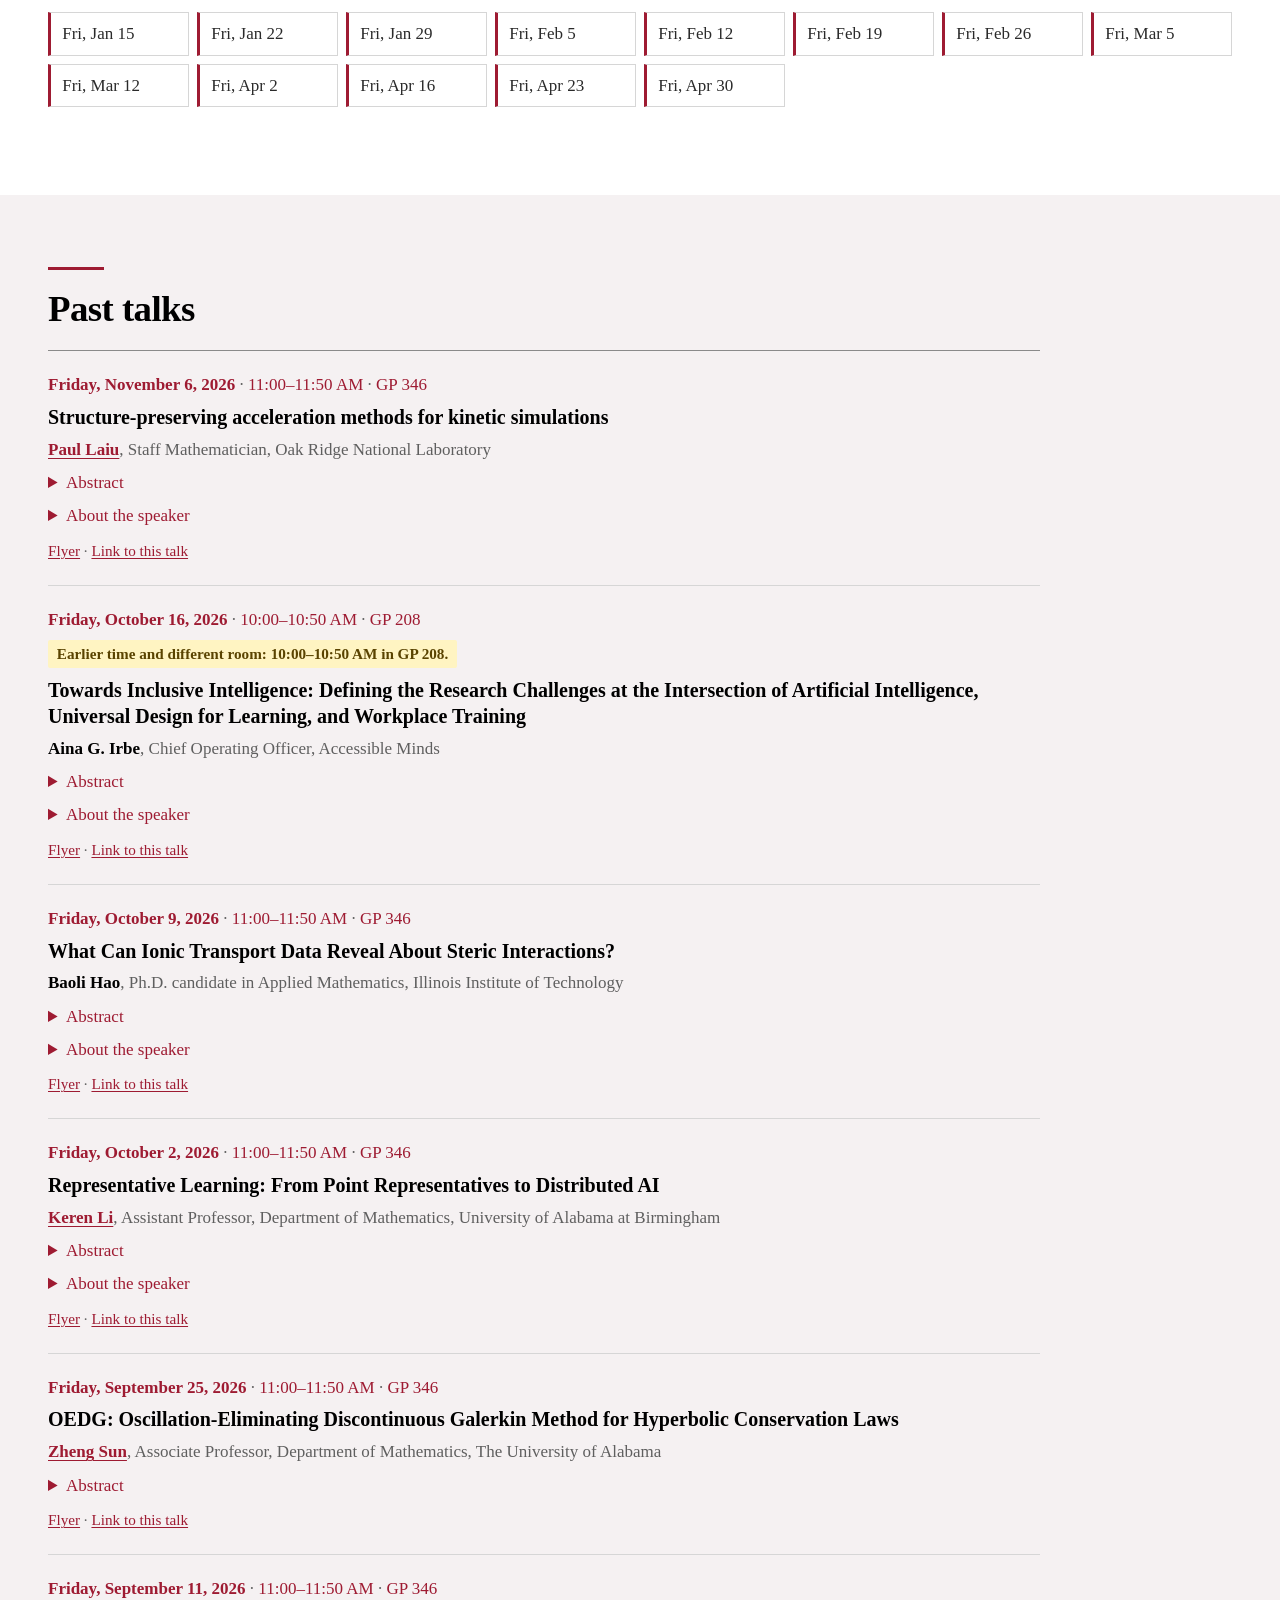
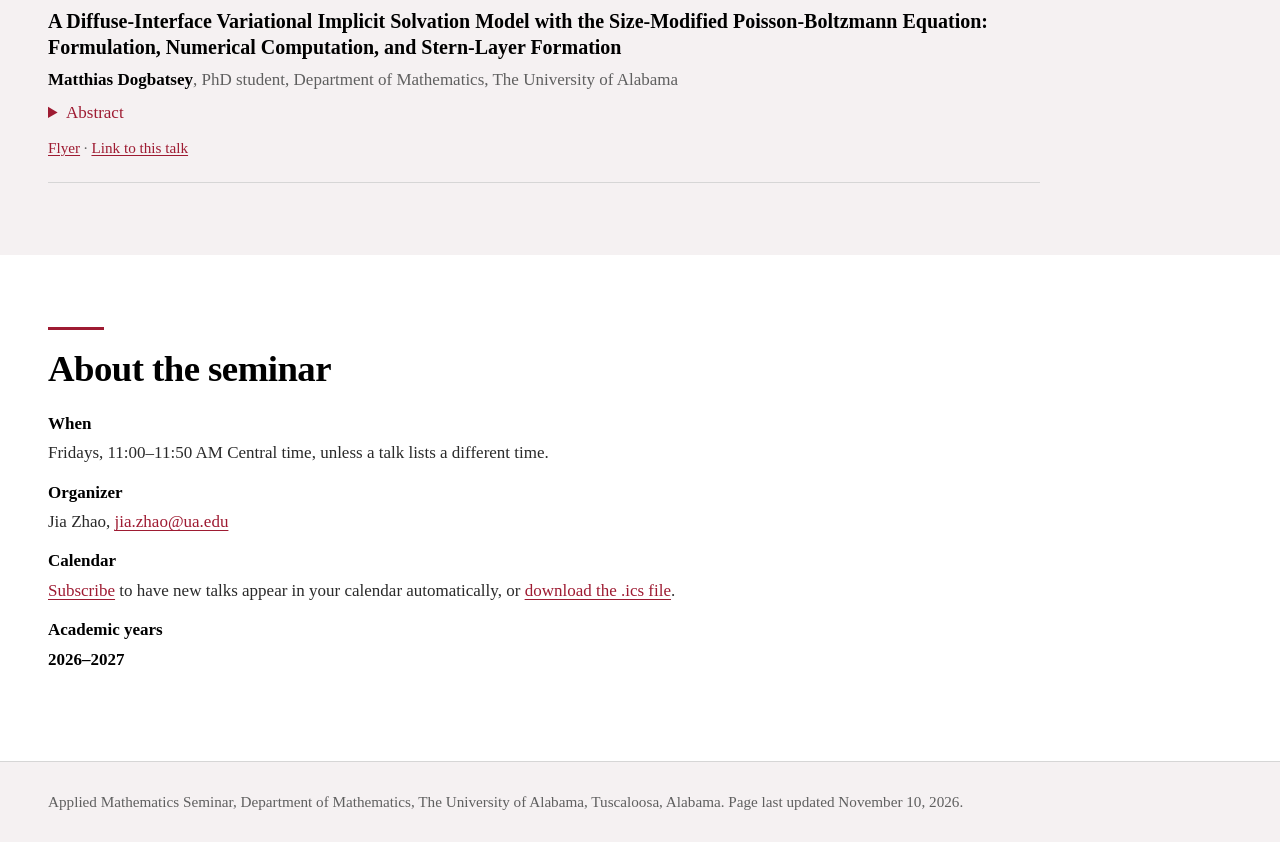
==== commit d1db239a: "Block Mar 19, 2027 (spring break) Co-Authored-By: Claude Opus 5.5 <noreply@anthropic.com>" ====
--- a/index.html
+++ b/index.html
@@ -77,7 +77,7 @@
 <h2>Open dates</h2>
 <p>These Fridays are still available. To give a talk or to suggest a speaker, email Jia Zhao at <a href="mailto:jia.zhao@ua.edu">jia.zhao@ua.edu</a>.</p>
 <h3>Spring 2027</h3>
-<ul class="open-dates"><li><time datetime="2027-01-15">Fri, Jan 15</time></li><li><time datetime="2027-01-22">Fri, Jan 22</time></li><li><time datetime="2027-01-29">Fri, Jan 29</time></li><li><time datetime="2027-02-05">Fri, Feb 5</time></li><li><time datetime="2027-02-12">Fri, Feb 12</time></li><li><time datetime="2027-02-19">Fri, Feb 19</time></li><li><time datetime="2027-02-26">Fri, Feb 26</time></li><li><time datetime="2027-03-05">Fri, Mar 5</time></li><li><time datetime="2027-03-12">Fri, Mar 12</time></li><li><time datetime="2027-03-19">Fri, Mar 19</time></li><li><time datetime="2027-04-02">Fri, Apr 2</time></li><li><time datetime="2027-04-16">Fri, Apr 16</time></li><li><time datetime="2027-04-23">Fri, Apr 23</time></li><li><time datetime="2027-04-30">Fri, Apr 30</time></li></ul>
+<ul class="open-dates"><li><time datetime="2027-01-15">Fri, Jan 15</time></li><li><time datetime="2027-01-22">Fri, Jan 22</time></li><li><time datetime="2027-01-29">Fri, Jan 29</time></li><li><time datetime="2027-02-05">Fri, Feb 5</time></li><li><time datetime="2027-02-12">Fri, Feb 12</time></li><li><time datetime="2027-02-19">Fri, Feb 19</time></li><li><time datetime="2027-02-26">Fri, Feb 26</time></li><li><time datetime="2027-03-05">Fri, Mar 5</time></li><li><time datetime="2027-03-12">Fri, Mar 12</time></li><li><time datetime="2027-04-02">Fri, Apr 2</time></li><li><time datetime="2027-04-16">Fri, Apr 16</time></li><li><time datetime="2027-04-23">Fri, Apr 23</time></li><li><time datetime="2027-04-30">Fri, Apr 30</time></li></ul>
 </div>
 </section>
 <section id="past" class="band band--tint">
@@ -169,7 +169,7 @@
 
 <footer class="band--tint">
 <div class="wrap">
-<p>Applied Mathematics Seminar, Department of Mathematics, The University of Alabama, Tuscaloosa, Alabama. Page last updated November 7, 2026.</p>
+<p>Applied Mathematics Seminar, Department of Mathematics, The University of Alabama, Tuscaloosa, Alabama. Page last updated November 10, 2026.</p>
 </div>
 </footer>
 </body>
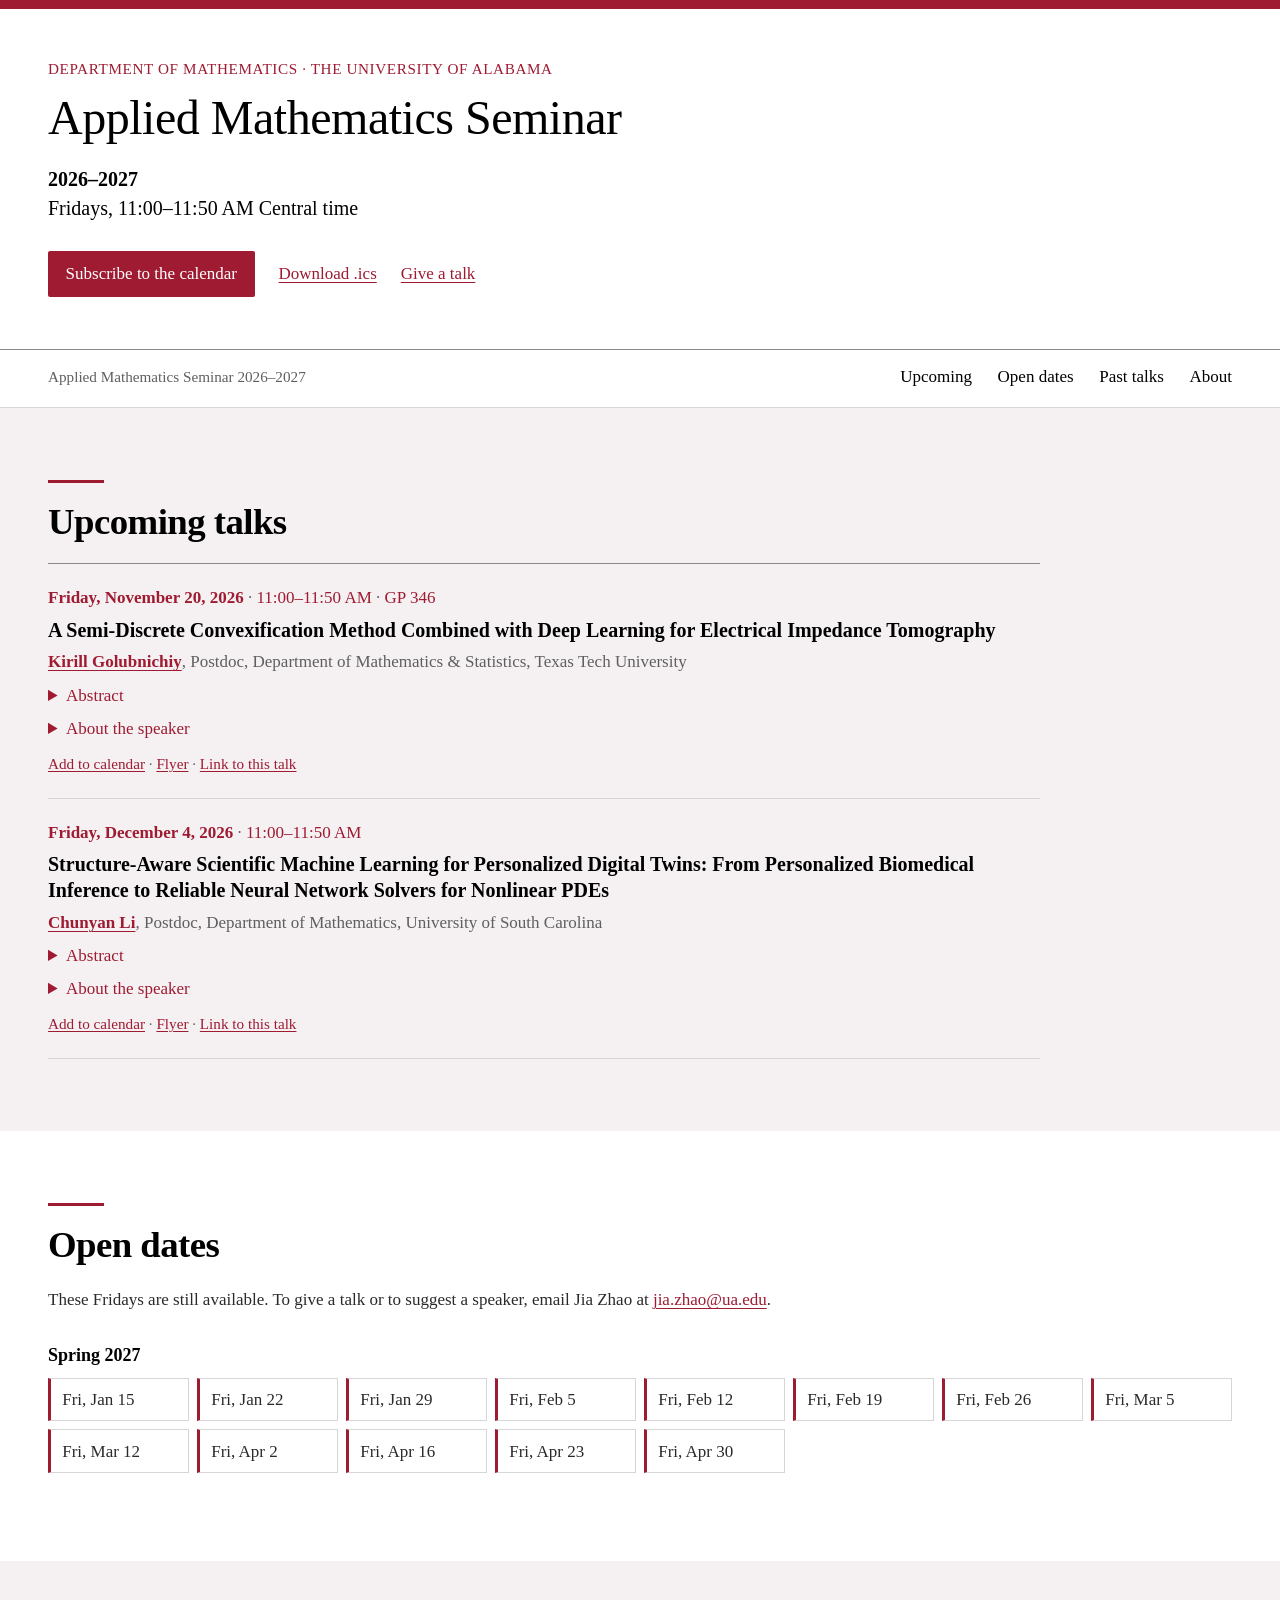
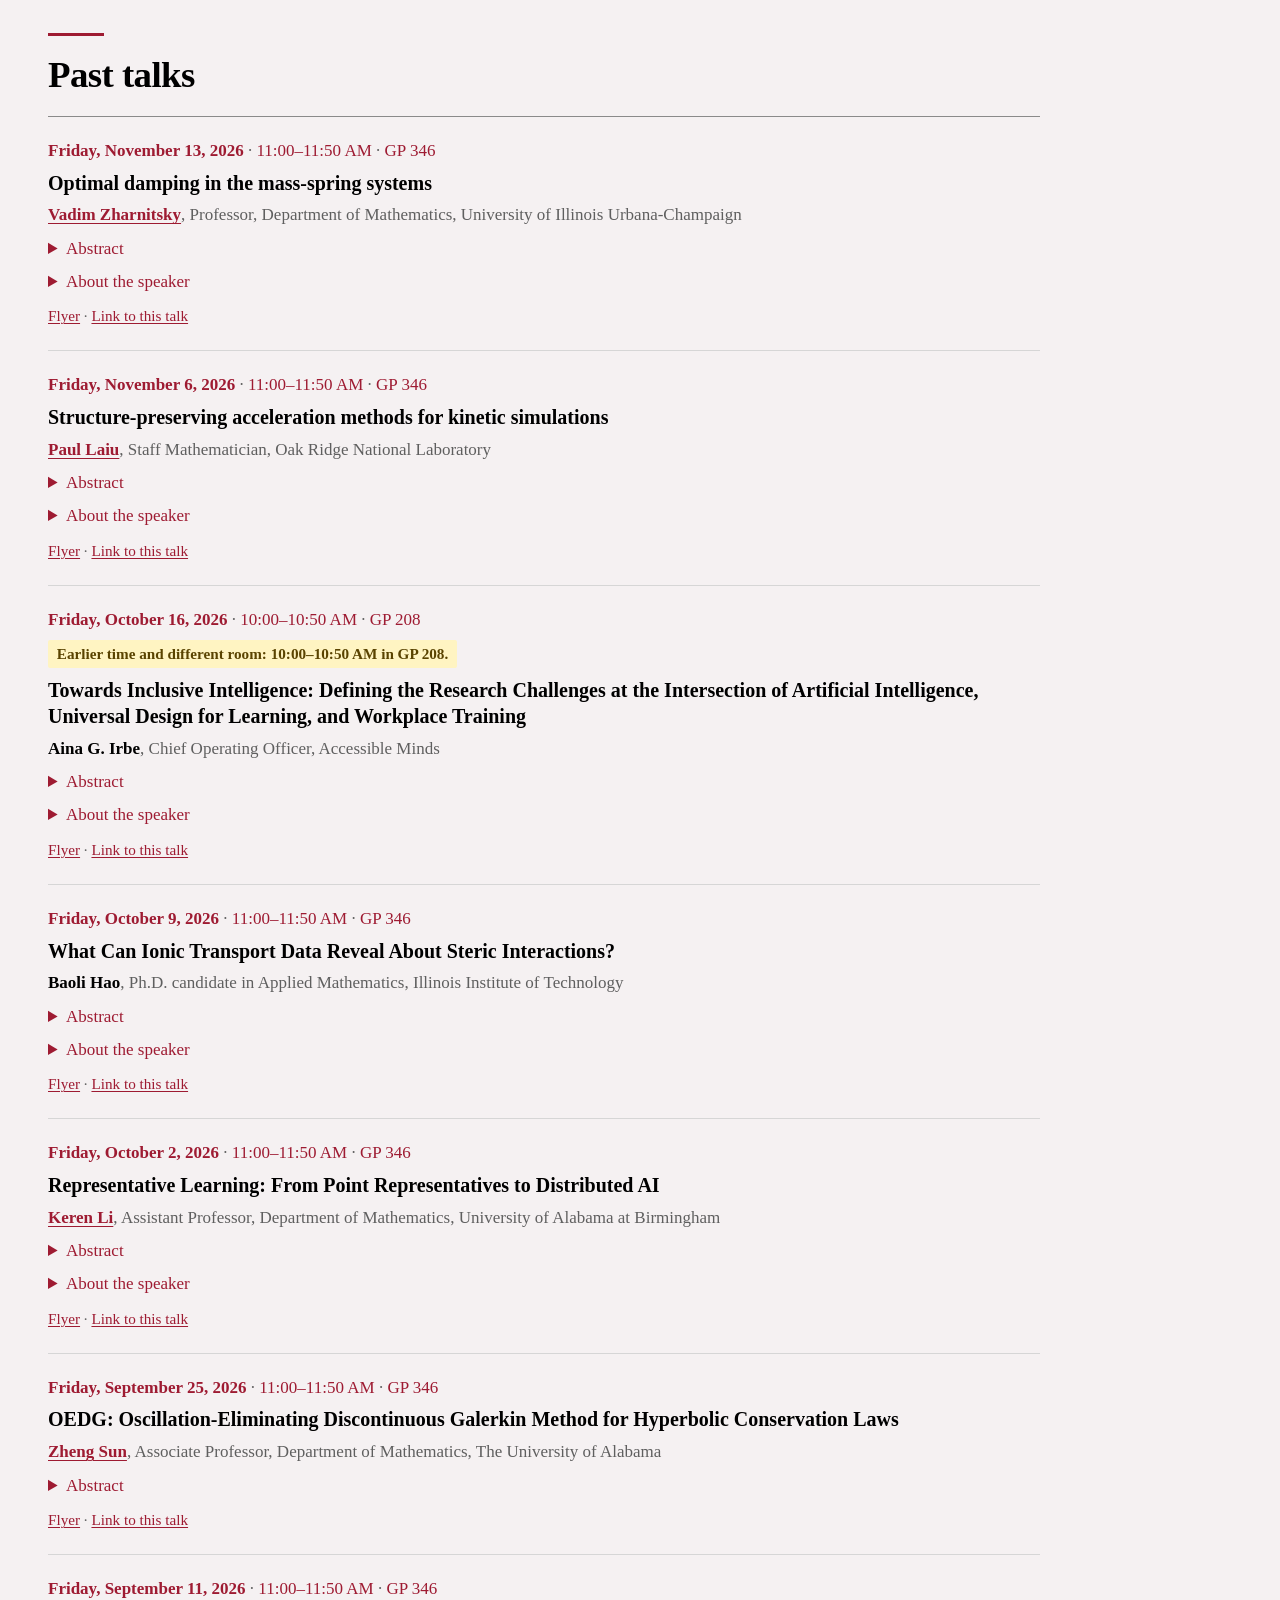
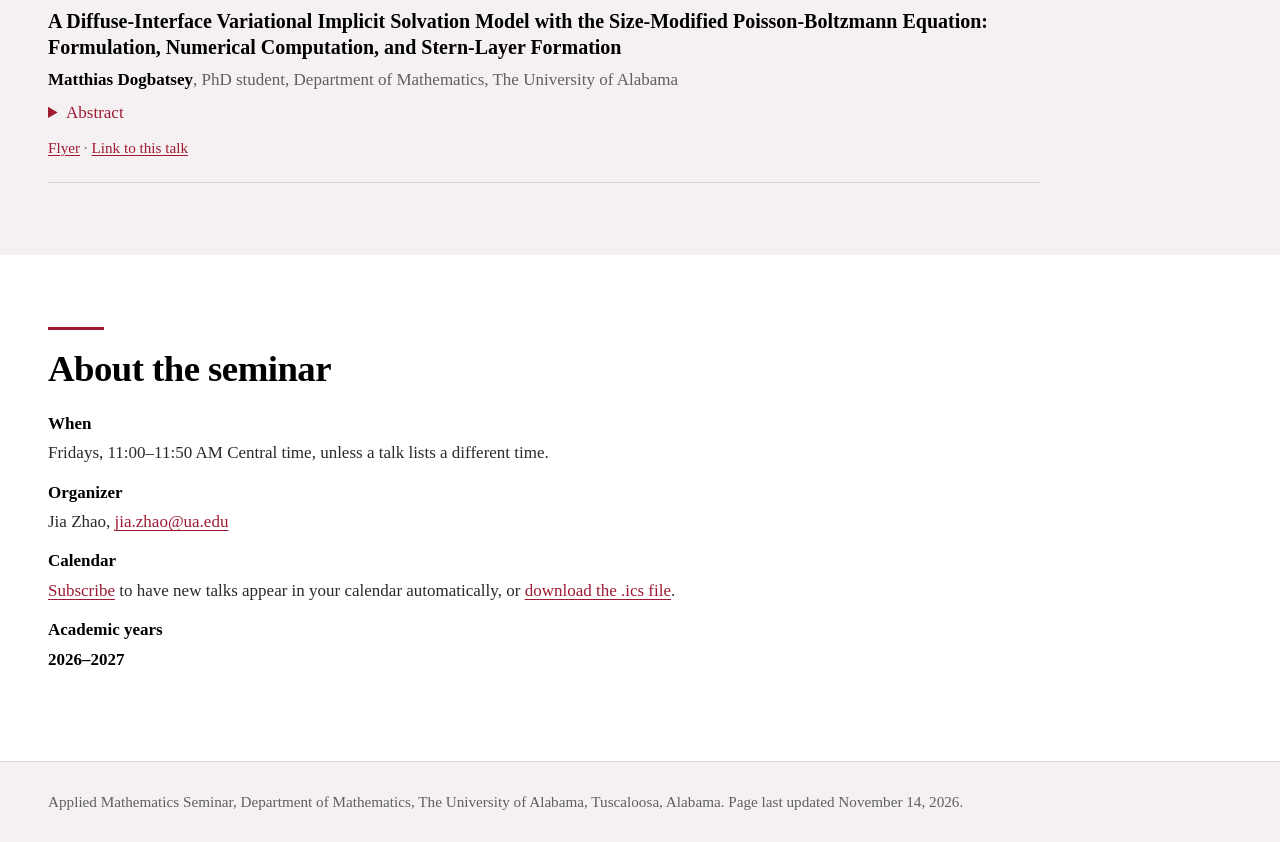
==== commit cf5f4fdb: "Weekly rebuild (2026-11-14)" ====
--- a/index.html
+++ b/index.html
@@ -29,19 +29,6 @@
 <section id="upcoming" class="band band--tint">
 <div class="wrap">
 <h2>Upcoming talks</h2>
-<article class="talk" id="2026-11-13">
-<p class="talk-when"><time datetime="2026-11-13T11:00-06:00">Friday, November 13, 2026</time><span class="sep"> · </span>11:00–11:50 AM<span class="sep"> · </span>GP 346</p>
-<h3 class="talk-title">Optimal damping in the mass-spring systems</h3>
-<p class="talk-speaker"><span class="name"><a href="https://math.illinois.edu/directory/profile/vzh">Vadim Zharnitsky</a></span><span class="aff">Professor, Department of Mathematics, University of Illinois Urbana-Champaign</span></p>
-<details><summary>Abstract</summary>
-<p>It is a well-known textbook example in classical mechanics that a single-degree-of-freedom mass-spring harmonic oscillator achieves its fastest exponential decay when the damping is critical. We study the analogous problem of designing optimal damping for a system of several coupled linear oscillators. Using the Weyl–Horn theorem, we construct an explicit damping matrix that theoretically realizes the best possible exponential decay rate of the system, which turns out to be the geometric mean of the natural frequencies. We show that this damping strategy outperforms the classical Rayleigh (proportional) damping approach. We also characterize the parameter regimes in which the optimal damping matrix necessarily ceases to be positive definite, and discuss the implications of this phenomenon.</p>
-<p>This is a joint work with M. Arnold (UT-Dallas, USA) and O. Gendelman (Technion, Israel).</p>
-</details>
-<details><summary>About the speaker</summary>
-<p>Vadim Zharnitsky is a professor of mathematics at the University of Illinois Urbana-Champaign, where he also holds an appointment in the Coordinated Science Laboratory. He received his Ph.D. in applied mathematics from Rensselaer Polytechnic Institute in 1996. His research focuses on dynamical systems and differential equations, with particular interests in nonlinear waves and Hamiltonian dynamics.</p>
-</details>
-<p class="talk-links"><a href="ics/2026-11-13.ics">Add to calendar</a><span class="sep"> · </span><a href="flyers/2026-11-13.html">Flyer</a><span class="sep"> · </span><a href="2026-2027.html#2026-11-13">Link to this talk</a></p>
-</article>
 <article class="talk" id="2026-11-20">
 <p class="talk-when"><time datetime="2026-11-20T11:00-06:00">Friday, November 20, 2026</time><span class="sep"> · </span>11:00–11:50 AM<span class="sep"> · </span>GP 346</p>
 <h3 class="talk-title">A Semi-Discrete Convexification Method Combined with Deep Learning for Electrical Impedance Tomography</h3>
@@ -83,6 +70,19 @@
 <section id="past" class="band band--tint">
 <div class="wrap">
 <h2>Past talks</h2>
+<article class="talk" id="2026-11-13">
+<p class="talk-when"><time datetime="2026-11-13T11:00-06:00">Friday, November 13, 2026</time><span class="sep"> · </span>11:00–11:50 AM<span class="sep"> · </span>GP 346</p>
+<h3 class="talk-title">Optimal damping in the mass-spring systems</h3>
+<p class="talk-speaker"><span class="name"><a href="https://math.illinois.edu/directory/profile/vzh">Vadim Zharnitsky</a></span><span class="aff">Professor, Department of Mathematics, University of Illinois Urbana-Champaign</span></p>
+<details><summary>Abstract</summary>
+<p>It is a well-known textbook example in classical mechanics that a single-degree-of-freedom mass-spring harmonic oscillator achieves its fastest exponential decay when the damping is critical. We study the analogous problem of designing optimal damping for a system of several coupled linear oscillators. Using the Weyl–Horn theorem, we construct an explicit damping matrix that theoretically realizes the best possible exponential decay rate of the system, which turns out to be the geometric mean of the natural frequencies. We show that this damping strategy outperforms the classical Rayleigh (proportional) damping approach. We also characterize the parameter regimes in which the optimal damping matrix necessarily ceases to be positive definite, and discuss the implications of this phenomenon.</p>
+<p>This is a joint work with M. Arnold (UT-Dallas, USA) and O. Gendelman (Technion, Israel).</p>
+</details>
+<details><summary>About the speaker</summary>
+<p>Vadim Zharnitsky is a professor of mathematics at the University of Illinois Urbana-Champaign, where he also holds an appointment in the Coordinated Science Laboratory. He received his Ph.D. in applied mathematics from Rensselaer Polytechnic Institute in 1996. His research focuses on dynamical systems and differential equations, with particular interests in nonlinear waves and Hamiltonian dynamics.</p>
+</details>
+<p class="talk-links"><a href="flyers/2026-11-13.html">Flyer</a><span class="sep"> · </span><a href="2026-2027.html#2026-11-13">Link to this talk</a></p>
+</article>
 <article class="talk" id="2026-11-06">
 <p class="talk-when"><time datetime="2026-11-06T11:00-06:00">Friday, November 6, 2026</time><span class="sep"> · </span>11:00–11:50 AM<span class="sep"> · </span>GP 346</p>
 <h3 class="talk-title">Structure-preserving acceleration methods for kinetic simulations</h3>
@@ -169,7 +169,7 @@
 
 <footer class="band--tint">
 <div class="wrap">
-<p>Applied Mathematics Seminar, Department of Mathematics, The University of Alabama, Tuscaloosa, Alabama. Page last updated November 10, 2026.</p>
+<p>Applied Mathematics Seminar, Department of Mathematics, The University of Alabama, Tuscaloosa, Alabama. Page last updated November 14, 2026.</p>
 </div>
 </footer>
 </body>
